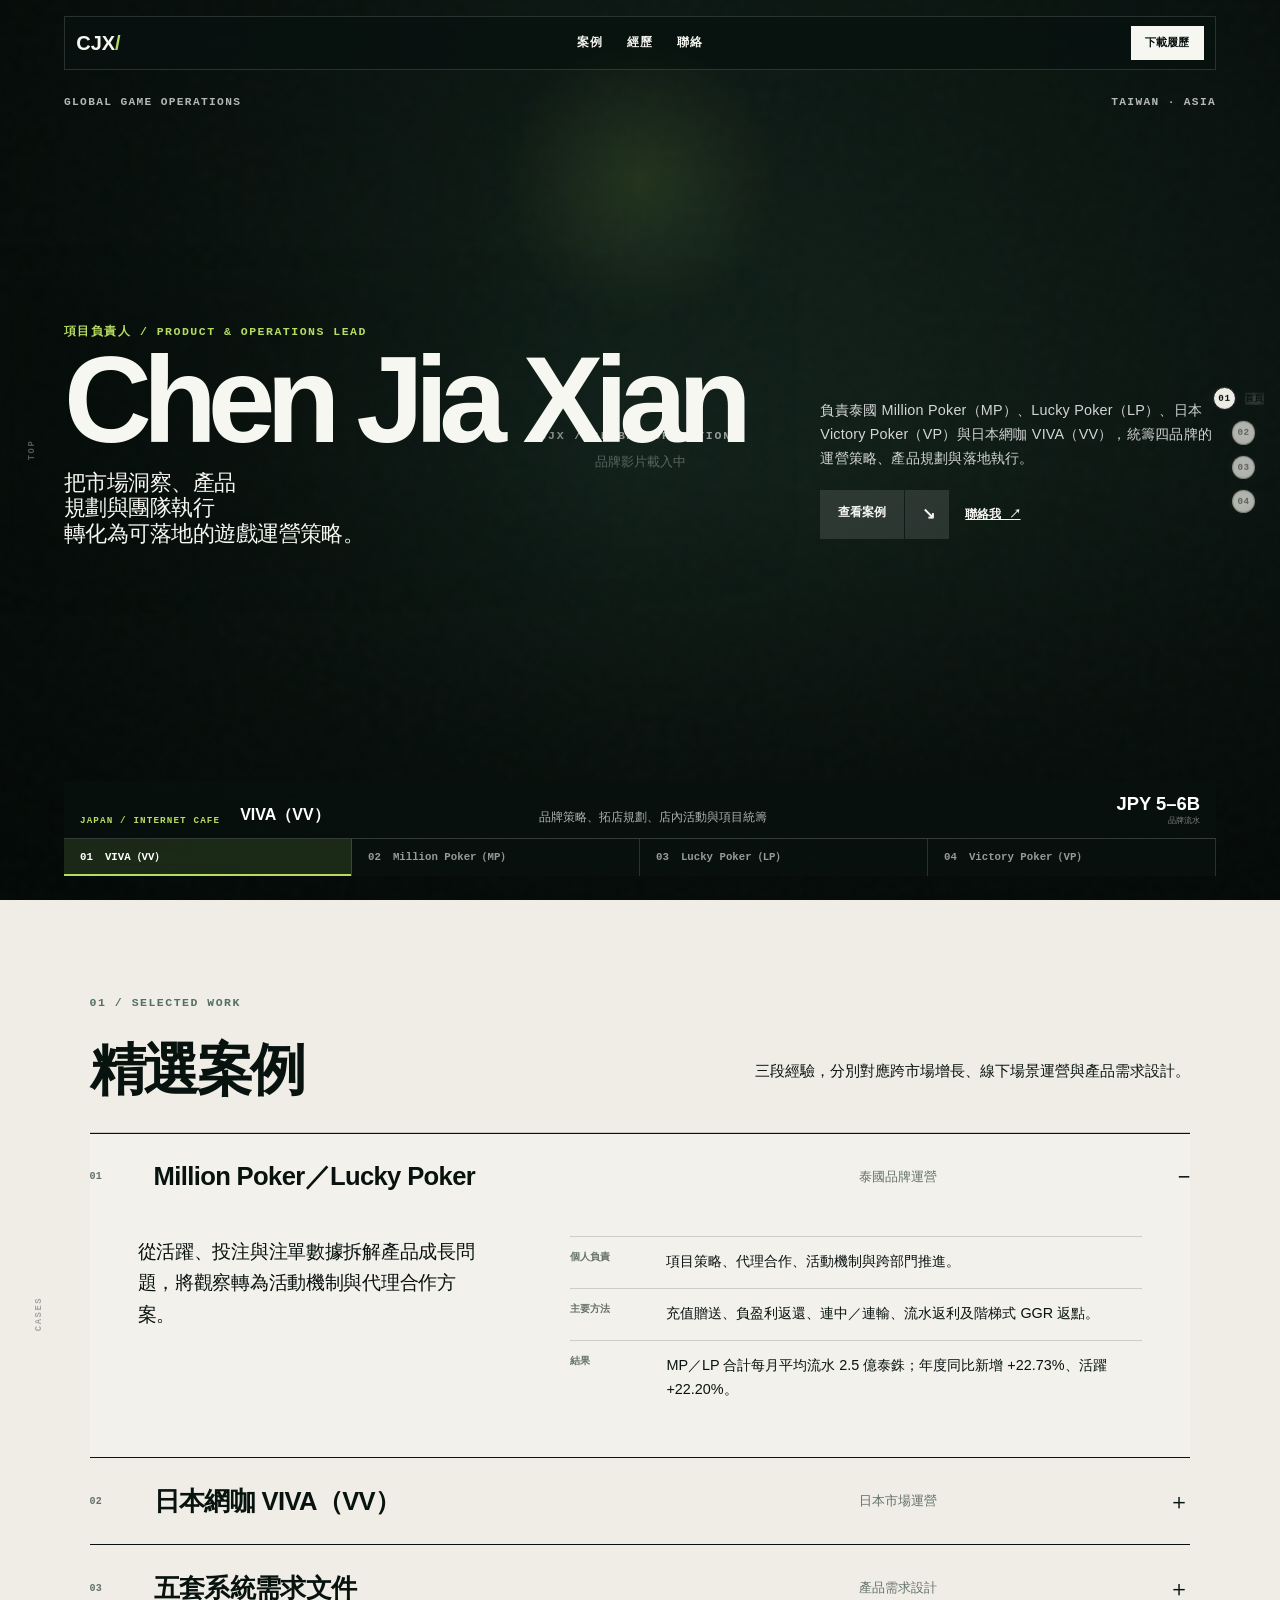
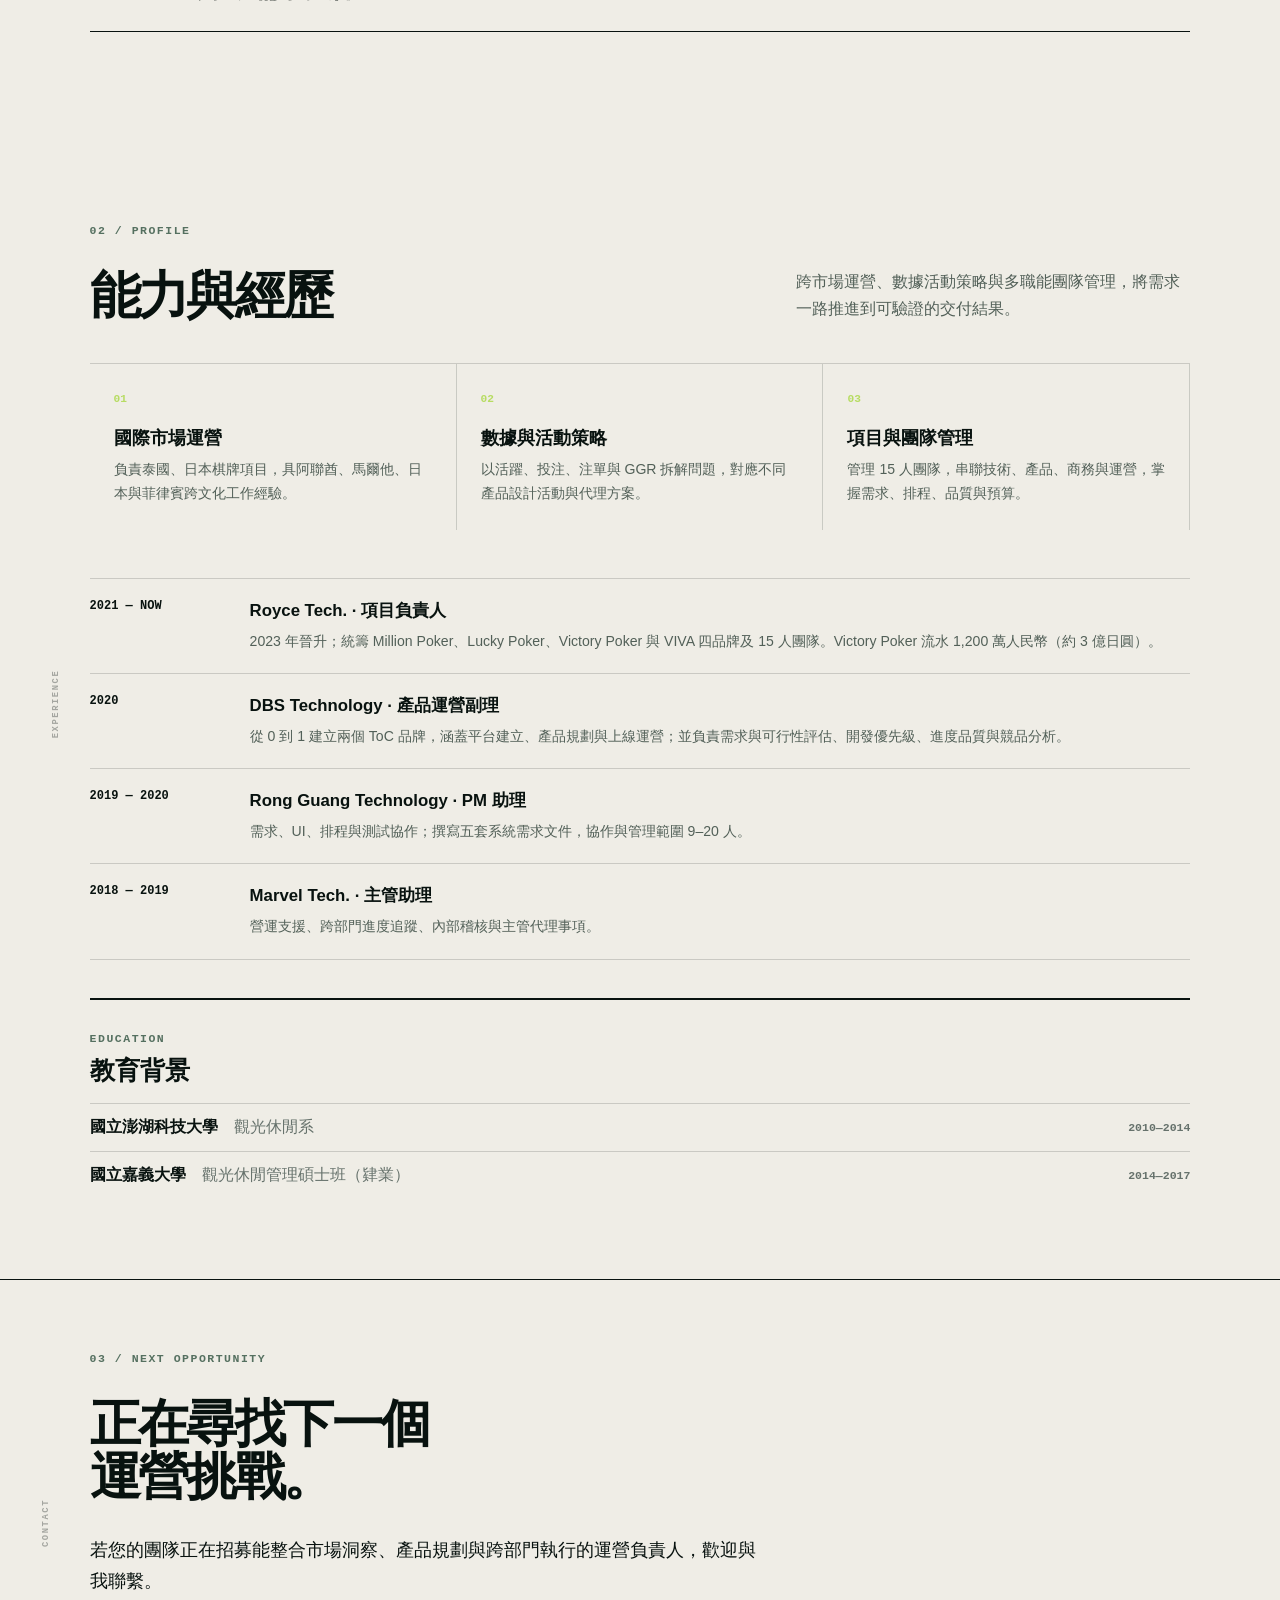
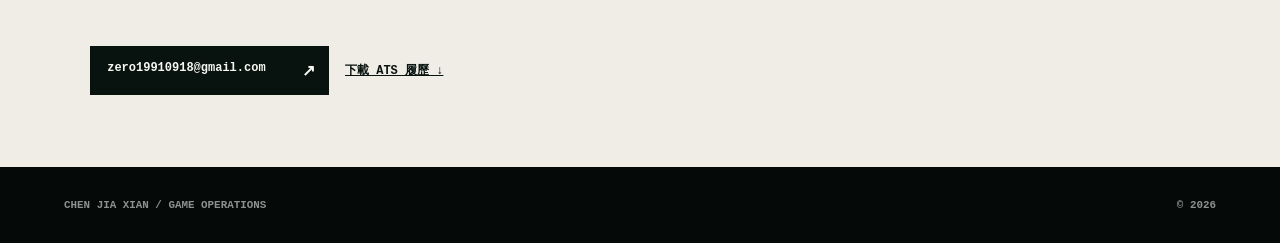
==== index.html @ bfe8646f "Add files via upload" ====
<!doctype html>
<html lang="zh-Hant" data-edit-version="chen-jia-xian-home-v3">
<head>
  <meta charset="utf-8">
  <meta name="viewport" content="width=device-width,initial-scale=1">
  <meta name="description" content="Chen Jia Xian｜全球化遊戲運營與項目負責人，專注泰國、日本棋牌市場、品牌運營與跨部門落地。">
  <meta property="og:title" content="Chen Jia Xian｜全球化遊戲運營・項目負責人">
  <meta property="og:description" content="跨市場遊戲運營、品牌策略、數據活動與項目管理作品集。">
  <meta property="og:type" content="website">
  <meta name="theme-color" content="#07100d">
  <title>Chen Jia Xian｜全球化遊戲運營・項目負責人</title>
  <link rel="icon" href="data:image/svg+xml,%3Csvg xmlns='http://www.w3.org/2000/svg' viewBox='0 0 64 64'%3E%3Crect width='64' height='64' fill='%2307100d'/%3E%3Ctext x='7' y='42' font-size='22' font-family='Arial' font-weight='700' fill='%23c9ff45'%3ECJX%3C/text%3E%3C/svg%3E">
  <link rel="stylesheet" href="styles.css">
  <link rel="stylesheet" href="premium.css">
</head>
<body>
  <a class="skip-link" href="#main">跳至主要內容</a>

  <nav class="chapter-rail" aria-label="頁面章節">
    <a href="#top" data-chapter-link="top"><span>01</span><b>首頁</b></a>
    <a href="#cases" data-chapter-link="cases"><span>02</span><b>案例</b></a>
    <a href="#experience" data-chapter-link="experience"><span>03</span><b>經歷</b></a>
    <a href="#contact" data-chapter-link="contact"><span>04</span><b>聯絡</b></a>
  </nav>

  <header class="site-header">
    <a class="wordmark" href="#top" aria-label="Chen Jia Xian 首頁">CJX<span>/</span></a>
    <nav aria-label="主要導覽">
      <a href="#cases">案例</a><a href="#experience">經歷</a><a href="#contact">聯絡</a>
    </nav>
    <a class="header-cta" href="assets/resume/Chen_Jia_Xian_Global_Game_Operations_visual.pdf" download>下載履歷</a>
  </header>

  <main id="main">
    <section class="hero chapter" id="top" data-chapter="top" aria-labelledby="hero-title">
      <div class="video-stage" aria-hidden="true">
        <div class="video-fallback"><span>CJX / GLOBAL OPERATIONS</span><small>品牌影片載入中</small></div>
        <video class="hero-video active" muted loop autoplay playsinline preload="auto"><source src="assets/videos/vv-web.m4v" type="video/mp4">影片暫時無法播放</video>
        <video class="hero-video" muted loop playsinline preload="auto"><source src="assets/videos/mp-web.m4v" type="video/mp4"></video>
        <video class="hero-video" muted loop playsinline preload="auto"><source src="assets/videos/lp-web.m4v" type="video/mp4"></video>
        <video class="hero-video" muted loop playsinline preload="auto"><source src="assets/videos/vp-web.m4v" type="video/mp4"></video>
        <div class="video-shade"></div><div class="film-grain"></div>
      </div>

      <div class="hero-kicker hero-identity"><span>GLOBAL GAME OPERATIONS</span><span>TAIWAN · ASIA</span></div>
      <div class="hero-grid hero-identity">
        <div class="hero-title-wrap reveal">
          <p class="eyebrow" data-edit-id="hero-eyebrow">項目負責人 / PRODUCT & OPERATIONS LEAD</p>
          <h1 id="hero-title" data-edit-id="hero-title">Chen Jia Xian</h1>
          <p class="hero-role" data-edit-id="hero-role">把市場洞察、產品規劃與團隊執行<br>轉化為可落地的遊戲運營策略。</p>
        </div>
        <div class="hero-side reveal">
          <p data-edit-id="hero-intro">負責泰國 Million Poker（MP）、Lucky Poker（LP）、日本 Victory Poker（VP）與日本網咖 VIVA（VV），統籌四品牌的運營策略、產品規劃與落地執行。</p>
          <div class="hero-actions"><a class="split-cta" href="#cases"><span>查看案例</span><b>↘</b></a><a class="text-link" href="mailto:zero19910918@gmail.com">聯絡我 ↗</a></div>
        </div>
      </div>

      <div class="hero-projects">
        <div class="brand-data" aria-live="polite">
          <span class="brand-market">JAPAN / INTERNET CAFE</span><strong class="brand-name">VIVA（VV）</strong><p class="brand-summary">品牌策略、拓店規劃、店內活動與項目統籌</p><b class="brand-metric">JPY 5–6B <small>品牌流水</small></b>
        </div>
        <div class="brand-switcher" aria-label="品牌影片切換">
          <button class="brand-tab active" data-video="0" data-market="JAPAN / INTERNET CAFE" data-name="VIVA（VV）" data-summary="品牌策略、拓店規劃、店內活動與項目統籌" data-metric="JPY 5–6B" data-metric-label="品牌流水" type="button"><span>01</span>VIVA（VV）</button>
          <button class="brand-tab" data-video="1" data-market="THAILAND / POKER" data-name="Million Poker（MP）" data-summary="數據拆解、活動策略、代理合作與跨部門推進" data-metric="THB 250M" data-metric-label="MP／LP 每月平均流水" type="button"><span>02</span>Million Poker（MP）</button>
          <button class="brand-tab" data-video="2" data-market="THAILAND / POKER" data-name="Lucky Poker（LP）" data-summary="品牌運營、活動機制與本地市場協作" data-metric="THB 250M" data-metric-label="MP／LP 每月平均流水" type="button"><span>03</span>Lucky Poker（LP）</button>
          <button class="brand-tab" data-video="3" data-market="JAPAN / POKER" data-name="Victory Poker（VP）" data-summary="日本市場產品規劃、品牌運營與落地執行" data-metric="CNY 12M" data-metric-label="約 JPY 300M 流水" type="button"><span>04</span>Victory Poker（VP）</button>
        </div>
      </div>
    </section>

    <section class="cases section-shell chapter" id="cases" data-chapter="cases" aria-labelledby="cases-title">
      <div class="section-heading"><div><p class="section-index">01 / SELECTED WORK</p><h2 id="cases-title" data-edit-id="cases-title">精選案例</h2></div><p data-edit-id="cases-note">三段經驗，分別對應跨市場增長、線下場景運營與產品需求設計。</p></div>
      <div class="work-list">
        <article class="work-item reveal open">
          <button class="work-toggle" type="button" aria-expanded="true"><span>01</span><strong>Million Poker／Lucky Poker</strong><em>泰國品牌運營</em><b>−</b></button>
          <div class="work-detail"><p class="work-lede">從活躍、投注與注單數據拆解產品成長問題，將觀察轉為活動機制與代理合作方案。</p><dl><div><dt>個人負責</dt><dd>項目策略、代理合作、活動機制與跨部門推進。</dd></div><div><dt>主要方法</dt><dd>充值贈送、負盈利返還、連中／連輸、流水返利及階梯式 GGR 返點。</dd></div><div><dt>結果</dt><dd>MP／LP 合計每月平均流水 2.5 億泰銖；年度同比新增 +22.73%、活躍 +22.20%。</dd></div></dl></div>
        </article>
        <article class="work-item reveal">
          <button class="work-toggle" type="button" aria-expanded="false"><span>02</span><strong>日本網咖 VIVA（VV）</strong><em>日本市場運營</em><b>＋</b></button>
          <div class="work-detail"><p class="work-lede">把品牌方案調整為更符合日本網咖使用情境的運營方式。</p><dl><div><dt>個人負責</dt><dd>品牌策略、項目統籌與團隊管理。</dd></div><div><dt>主要方法</dt><dd>規劃拓店、店內活動、產品穩定性與成本優化。</dd></div><div><dt>規模</dt><dd>品牌流水約 50–60 億日圓。</dd></div></dl></div>
        </article>
        <article class="work-item reveal">
          <button class="work-toggle" type="button" aria-expanded="false"><span>03</span><strong>五套系統需求文件</strong><em>產品需求設計</em><b>＋</b></button>
          <div class="work-detail"><p class="work-lede">於 Rong Guang 擔任 PM 助理期間，撰寫並持續迭代五套系統需求文件。</p><dl><div><dt>文件範圍</dt><dd>代理、VIP、帳號交易、玩家信用貸款與自動派彩。</dd></div><div><dt>個人負責</dt><dd>流程、權限、核心規則、欄位校驗與異常情境。</dd></div><div><dt>補充</dt><dd>可於面談提供脫敏樣本。</dd></div></dl></div>
        </article>
      </div>
    </section>

    <section class="experience section-shell chapter" id="experience" data-chapter="experience" aria-labelledby="exp-title">
      <div class="profile-head"><div><p class="section-index">02 / PROFILE</p><h2 id="exp-title">能力與經歷</h2></div><p class="profile-intro">跨市場運營、數據活動策略與多職能團隊管理，將需求一路推進到可驗證的交付結果。</p></div>
      <div class="cap-grid profile-cap-grid">
        <article class="reveal"><span>01</span><h3>國際市場運營</h3><p data-edit-id="cap-market">負責泰國、日本棋牌項目，具阿聯酋、馬爾他、日本與菲律賓跨文化工作經驗。</p></article>
        <article class="reveal"><span>02</span><h3>數據與活動策略</h3><p data-edit-id="cap-data">以活躍、投注、注單與 GGR 拆解問題，對應不同產品設計活動與代理方案。</p></article>
        <article class="reveal"><span>03</span><h3>項目與團隊管理</h3><p data-edit-id="cap-project">管理 15 人團隊，串聯技術、產品、商務與運營，掌握需求、排程、品質與預算。</p></article>
      </div>
      <ol class="timeline">
        <li class="reveal"><time>2021 — NOW</time><div><h3>Royce Tech. · 項目負責人</h3><p data-edit-id="exp-royce">2023 年晉升；統籌 Million Poker、Lucky Poker、Victory Poker 與 VIVA 四品牌及 15 人團隊。Victory Poker 流水 1,200 萬人民幣（約 3 億日圓）。</p></div></li>
        <li class="reveal"><time>2020</time><div><h3>DBS Technology · 產品運營副理</h3><p data-edit-id="exp-dbs">從 0 到 1 建立兩個 ToC 品牌，涵蓋平台建立、產品規劃與上線運營；並負責需求與可行性評估、開發優先級、進度品質與競品分析。</p></div></li>
        <li class="reveal"><time>2019 — 2020</time><div><h3>Rong Guang Technology · PM 助理</h3><p data-edit-id="exp-rong">需求、UI、排程與測試協作；撰寫五套系統需求文件，協作與管理範圍 9–20 人。</p></div></li>
        <li class="reveal"><time>2018 — 2019</time><div><h3>Marvel Tech. · 主管助理</h3><p data-edit-id="exp-marvel">營運支援、跨部門進度追蹤、內部稽核與主管代理事項。</p></div></li>
      </ol>
      <div class="education-block reveal" aria-labelledby="education-title">
        <p class="section-index">EDUCATION</p><h3 id="education-title">教育背景</h3>
        <div><p><strong>國立澎湖科技大學</strong><span>觀光休閒系</span></p><time>2010—2014</time></div>
        <div><p><strong>國立嘉義大學</strong><span>觀光休閒管理碩士班（肄業）</span></p><time>2014—2017</time></div>
      </div>
    </section>

    <section class="contact section-shell chapter" id="contact" data-chapter="contact" aria-labelledby="contact-title">
      <p class="section-index">03 / NEXT OPPORTUNITY</p><h2 id="contact-title" data-edit-id="contact-title">正在尋找下一個<br>運營挑戰。</h2><p data-edit-id="contact-copy">若您的團隊正在招募能整合市場洞察、產品規劃與跨部門執行的運營負責人，歡迎與我聯繫。</p>
      <div class="contact-actions"><a class="split-cta light" href="mailto:zero19910918@gmail.com"><span>zero19910918@gmail.com</span><b>↗</b></a><a class="resume-link" href="assets/resume/Chen_Jia_Xian_Global_Game_Operations_ATS.pdf" download>下載 ATS 履歷 ↓</a></div>
    </section>
  </main>

  <footer><span>CHEN JIA XIAN / GAME OPERATIONS</span><span>© <span id="year"></span></span></footer>
  <script src="script.js"></script>
</body>
</html>
---- styles.css ----
:root{--ink:#07100d;--paper:#f1efe8;--acid:#c9ff45;--line:rgba(7,16,13,.18);--white:#f7f7f2;--mono:"SFMono-Regular",Consolas,"Liberation Mono",monospace;--sans:"Avenir Next","Noto Sans TC","PingFang TC","Microsoft JhengHei",sans-serif;--display:"Arial Narrow","Avenir Next Condensed","Noto Sans TC",sans-serif}*{box-sizing:border-box}html{scroll-behavior:smooth}body{margin:0;background:var(--ink);color:var(--white);font-family:var(--sans);overflow-x:hidden}.skip-link{position:fixed;left:1rem;top:-5rem;z-index:1000;background:var(--acid);color:#000;padding:.75rem 1rem}.skip-link:focus{top:1rem}a{color:inherit}.site-header{position:fixed;z-index:50;top:1rem;left:5%;width:90%;display:grid;grid-template-columns:1fr auto 1fr;align-items:center;padding:.55rem .7rem;background:rgba(9,15,13,.54);border:1px solid rgba(255,255,255,.15);backdrop-filter:blur(24px)}.wordmark{font:800 1.25rem/1 var(--display);text-decoration:none}.wordmark span{color:var(--acid)}nav{display:flex;gap:1.5rem;font:600 .72rem var(--mono);letter-spacing:.08em}nav a{text-decoration:none}.header-cta{justify-self:end;background:var(--white);color:var(--ink);padding:.6rem .9rem;text-decoration:none;font:700 .7rem var(--mono)}.hero{position:relative;min-height:100svh;padding:7rem 5% 2rem;display:grid;grid-template-rows:auto 1fr auto;isolation:isolate}.video-stage{position:absolute;inset:0;z-index:-2;background:#101914;overflow:hidden}.hero-video{position:absolute;inset:0;width:100%;height:100%;object-fit:cover;opacity:0;transition:opacity .8s ease;filter:saturate(.7) contrast(1.05)}.hero-video.active{opacity:1}.video-shade{position:absolute;inset:0;background:linear-gradient(90deg,rgba(4,10,8,.86),rgba(4,10,8,.36) 60%,rgba(4,10,8,.65)),linear-gradient(0deg,rgba(4,10,8,.85),transparent 50%)}.film-grain{position:absolute;inset:-50%;opacity:.14;background-image:url("data:image/svg+xml,%3Csvg viewBox='0 0 180 180' xmlns='http://www.w3.org/2000/svg'%3E%3Cfilter id='n'%3E%3CfeTurbulence type='fractalNoise' baseFrequency='.9' numOctaves='3' stitchTiles='stitch'/%3E%3C/filter%3E%3Crect width='100%25' height='100%25' filter='url(%23n)' opacity='.4'/%3E%3C/svg%3E");animation:grain .3s steps(2) infinite}.hero-kicker{display:flex;justify-content:space-between;font:600 .7rem var(--mono);letter-spacing:.12em;color:rgba(255,255,255,.7)}.hero-grid{align-self:end;display:grid;grid-template-columns:8fr 4fr;gap:3rem;align-items:end;padding-bottom:7vh}.eyebrow,.section-index,.case-no{font:600 .72rem var(--mono);letter-spacing:.13em;text-transform:uppercase}.eyebrow{color:var(--acid)}h1{font:800 clamp(5rem,15vw,13rem)/.75 var(--display);letter-spacing:-.06em;margin:.25rem 0 2rem}.hero-role{font-size:clamp(1.35rem,2.4vw,2.8rem);line-height:1.18;margin:0;max-width:20ch}.hero-side{max-width:34rem;padding-bottom:.5rem}.hero-side>p{font-size:clamp(1rem,1.35vw,1.25rem);line-height:1.7;color:rgba(255,255,255,.82)}.hero-actions,.contact-actions{display:flex;gap:1rem;align-items:center;margin-top:2rem}.split-cta{display:inline-grid;grid-template-columns:auto 2.8rem;gap:1px;text-decoration:none;font:700 .75rem var(--mono)}.split-cta span,.split-cta b{background:rgba(255,255,255,.12);backdrop-filter:blur(18px);padding:.9rem 1.1rem}.split-cta b{display:grid;place-items:center;font-size:1rem}.split-cta:hover span,.split-cta:hover b{background:var(--white);color:var(--ink)}.text-link{font:700 .75rem var(--mono)}.brand-switcher{display:grid;grid-template-columns:repeat(4,1fr);border-top:1px solid rgba(255,255,255,.28)}.brand-tab{appearance:none;border:0;border-right:1px solid rgba(255,255,255,.18);background:transparent;color:rgba(255,255,255,.58);padding:1rem;text-align:left;font:700 .75rem var(--mono);cursor:pointer}.brand-tab span{margin-right:.75rem}.brand-tab.active{color:var(--white);background:rgba(255,255,255,.08);box-shadow:inset 0 2px var(--acid)}.section-shell{padding:clamp(5rem,10vw,10rem) 7%}.statement{background:var(--paper);color:var(--ink)}.section-index{color:#557060;margin:0 0 2rem}.statement-copy{font:650 clamp(2.4rem,5.7vw,6.2rem)/1.06 var(--display);letter-spacing:-.04em;max-width:15ch;margin:0}.proof-strip{display:grid;grid-template-columns:repeat(4,1fr);margin-top:7rem;border-top:1px solid var(--line)}.proof-strip article{padding:2rem 1rem 0 0;border-right:1px solid var(--line)}.proof-strip strong{display:block;font:800 clamp(2rem,4vw,4rem) var(--display)}.proof-strip span{font-size:.82rem;color:#536059}.cases{background:var(--paper);color:var(--ink);padding-top:2rem}.section-heading{display:grid;grid-template-columns:8fr 4fr;gap:3rem;align-items:end;margin-bottom:5rem}.section-heading h2,.capabilities>h2,.experience h2,.contact h2{font:700 clamp(3rem,7vw,7rem)/.92 var(--display);letter-spacing:-.05em;margin:0}.section-heading>p{max-width:30rem;line-height:1.7}.case{display:grid;overflow:hidden;border:1px solid var(--line)}.case-featured{grid-template-columns:7fr 5fr}.case-media{min-height:28rem;overflow:hidden;background:#111}.case-media img,.case-media video{width:100%;height:100%;object-fit:cover;display:block}.case-copy{padding:clamp(2rem,4vw,4rem)}.case h3{font:750 clamp(2rem,4vw,4.5rem)/1 var(--display);letter-spacing:-.03em;margin:1rem 0}.case-lede,.case-copy>p:not(.case-no,.case-role){font-size:1.05rem;line-height:1.65}.case dl{margin-top:2.5rem}.case dl div{display:grid;grid-template-columns:6rem 1fr;padding:1rem 0;border-top:1px solid var(--line)}.case dt{font:700 .7rem var(--mono)}.case dd{margin:0;line-height:1.55}.case-pair{display:grid;grid-template-columns:1.15fr .85fr;margin-top:1.5rem;gap:1.5rem}.case-pair .case{display:block}.case-pair .case-media{height:24rem;min-height:0}.case-dark{background:#07100d;color:#fff}.case-dark .case-media{position:relative}.case-dark .case-media:after{content:"";position:absolute;inset:0;background:linear-gradient(0deg,rgba(7,16,13,.6),transparent)}.case-paper{background:#d8ff73}.system-list{display:grid;grid-template-columns:repeat(5,1fr);border-bottom:1px solid var(--line)}.system-list span{writing-mode:vertical-rl;min-height:12rem;padding:1rem;border-right:1px solid var(--line);font:800 clamp(1.4rem,2.5vw,2.6rem) var(--display)}.case-role{font:700 .75rem/1.6 var(--mono);margin-top:2rem}.capabilities{background:#101915}.capabilities>h2{max-width:11ch;margin-bottom:6rem}.cap-grid{display:grid;grid-template-columns:repeat(3,1fr);border-top:1px solid rgba(255,255,255,.2)}.cap-grid article{padding:2rem 2rem 2rem 0;border-right:1px solid rgba(255,255,255,.16)}.cap-grid span{font:700 .7rem var(--mono);color:var(--acid)}.cap-grid h3{font-size:1.5rem;margin:4rem 0 1rem}.cap-grid p{color:rgba(255,255,255,.68);line-height:1.7}.experience{background:var(--paper);color:var(--ink)}.timeline{list-style:none;padding:0;margin:3rem 0 0;border-top:1px solid var(--line)}.timeline li{display:grid;grid-template-columns:2fr 8fr;padding:2rem 0;border-bottom:1px solid var(--line)}.timeline time{font:700 .75rem var(--mono)}.timeline h3{font-size:1.4rem;margin:0 0 .5rem}.timeline p{margin:0;color:#526058}.contact{background:var(--acid);color:var(--ink);min-height:70svh;display:flex;flex-direction:column;justify-content:center}.contact h2{max-width:12ch}.contact>p:not(.section-index){font-size:1.1rem;margin-top:2rem}.split-cta.light span,.split-cta.light b{background:var(--ink);color:var(--white)}.resume-link{font:700 .75rem var(--mono)}footer{background:#050a08;display:flex;justify-content:space-between;padding:2rem 5%;font:600 .68rem var(--mono);color:rgba(255,255,255,.55)}.reveal{opacity:0;transform:translateY(35px);transition:opacity .8s ease,transform .8s ease}.reveal.visible{opacity:1;transform:none}.edit-hotzone{position:fixed;z-index:200;left:0;top:0;width:50px;height:50px}.editor-toolbar{position:fixed;z-index:201;left:.6rem;top:.6rem;display:flex;gap:.35rem;opacity:0;pointer-events:none;transition:.2s}.edit-hotzone:hover+.editor-toolbar,.editor-toolbar:hover,.editor-toolbar.open{opacity:1;pointer-events:auto}.editor-toolbar button{border:1px solid rgba(255,255,255,.25);background:#07100d;color:#fff;padding:.55rem .7rem;font:700 .65rem var(--mono);cursor:pointer}.editor-status{align-self:center;font:600 .62rem var(--mono);background:#07100d;padding:.45rem}.editing [data-edit-id]{outline:1px dashed var(--acid);outline-offset:3px}.editing [data-edit-id]:focus{background:rgba(201,255,69,.14)}@keyframes grain{0%{transform:translate(0)}25%{transform:translate(2%,-1%)}50%{transform:translate(-1%,2%)}75%{transform:translate(1%,1%)}}@media(max-width:800px){.site-header{grid-template-columns:1fr auto}.site-header nav{display:none}.header-cta{font-size:.6rem}.hero{padding-top:6rem}.hero-grid{grid-template-columns:1fr;gap:2rem}.hero-title-wrap{align-self:end}h1{font-size:clamp(5.5rem,26vw,9rem)}.hero-side{padding-bottom:1rem}.hero-role br{display:none}.brand-switcher{grid-template-columns:1fr 1fr}.brand-tab{border-bottom:1px solid rgba(255,255,255,.18)}.proof-strip{grid-template-columns:1fr 1fr;margin-top:4rem}.proof-strip article{padding:1.5rem 0}.section-heading,.case-featured,.case-pair{grid-template-columns:1fr}.section-heading{gap:2rem;margin-bottom:3rem}.case-featured .case-media{min-height:18rem}.case-pair .case-media{height:18rem}.cap-grid{grid-template-columns:1fr}.cap-grid article{border-right:0;border-bottom:1px solid rgba(255,255,255,.16)}.cap-grid h3{margin-top:2rem}.timeline li{grid-template-columns:1fr;gap:.8rem}.contact-actions{align-items:flex-start;flex-direction:column}footer{gap:1rem;flex-direction:column}}@media(prefers-reduced-motion:reduce){*,*::before,*::after{animation-duration:.01ms!important;animation-iteration-count:1!important;scroll-behavior:auto!important;transition-duration:.01ms!important}.film-grain{display:none}}
---- premium.css ----
body{--pointer-x:50vw;--pointer-y:20vh;-webkit-font-smoothing:antialiased;text-rendering:optimizeLegibility}
body::before{content:"";position:fixed;z-index:80;left:var(--pointer-x);top:var(--pointer-y);width:18rem;height:18rem;transform:translate(-50%,-50%);border-radius:50%;pointer-events:none;background:radial-gradient(circle,rgba(201,255,69,.1),transparent 68%);mix-blend-mode:screen}
.site-header{transition:transform .35s ease,background .35s ease,border-color .35s ease}.site-header.scrolled{background:rgba(7,16,13,.82);border-color:rgba(201,255,69,.2);transform:translateY(-.25rem)}
.site-header a,nav a{transition:color .25s ease,transform .25s ease}nav a:hover{color:var(--acid);transform:translateY(-2px)}
.header-cta,.brand-tab,.split-cta,.resume-link{transition:transform .3s cubic-bezier(.2,.8,.2,1),background .3s,color .3s}.header-cta:hover{background:var(--acid);transform:translateY(-3px)}
.hero{overflow:hidden}.video-stage{transform:scale(1.025);transition:transform 1.2s cubic-bezier(.2,.8,.2,1)}.hero:hover .video-stage{transform:scale(1)}
.hero-video{transform:scale(1.04);transition:opacity 1s ease,transform 8s ease}.hero-video.active{transform:scale(1)}
.video-shade{background:linear-gradient(100deg,rgba(3,8,6,.9),rgba(3,8,6,.28) 62%,rgba(3,8,6,.6)),linear-gradient(0deg,rgba(3,8,6,.9),transparent 55%)}
h1{font-weight:750;letter-spacing:-.075em;text-wrap:balance}.hero-role{font-weight:500;letter-spacing:-.025em;text-wrap:balance}.hero-side>p{letter-spacing:.015em}
.brand-tab{position:relative;overflow:hidden}.brand-tab::after{content:"";position:absolute;inset:auto 0 0;height:2px;background:var(--acid);transform:scaleX(0);transform-origin:left;transition:transform 8s linear}.brand-tab.active::after{transform:scaleX(1)}.brand-tab:hover{color:#fff;background:rgba(255,255,255,.1);transform:translateY(-2px)}
.section-heading h2,.capabilities>h2,.experience h2,.contact h2,.statement-copy{font-weight:650;text-wrap:balance}.section-heading>p,.timeline p,.case-copy p,.case dd{font-size:clamp(.96rem,1.1vw,1.08rem);line-height:1.72}
.proof-strip article{transition:background .3s,transform .3s;padding-left:1rem}.proof-strip article:hover{background:rgba(7,16,13,.045);transform:translateY(-5px)}
.case{position:relative;border-color:rgba(7,16,13,.14);transition:transform .55s cubic-bezier(.2,.8,.2,1),box-shadow .55s,border-color .4s;transform-style:preserve-3d}.case:hover{transform:translateY(-10px);box-shadow:0 30px 80px rgba(7,16,13,.14);border-color:rgba(7,16,13,.28)}
.case-visual{position:relative;min-height:34rem;overflow:hidden}.case-pair .case-visual{height:24rem;min-height:0}
.strategy-visual{background:#0b1713;color:#fff;padding:2rem;display:grid;place-items:center;isolation:isolate}.strategy-visual::before{content:"";position:absolute;inset:0;background:radial-gradient(circle at 50% 45%,rgba(201,255,69,.16),transparent 35%),linear-gradient(rgba(255,255,255,.04) 1px,transparent 1px),linear-gradient(90deg,rgba(255,255,255,.04) 1px,transparent 1px);background-size:auto,40px 40px,40px 40px;z-index:-1}.visual-label{position:absolute;left:2rem;top:2rem;font:600 .65rem var(--mono);letter-spacing:.15em;color:rgba(255,255,255,.55)}
.strategy-core{width:12rem;height:12rem;border:1px solid rgba(201,255,69,.5);border-radius:50%;display:flex;flex-direction:column;justify-content:center;align-items:center;background:rgba(201,255,69,.08);box-shadow:0 0 70px rgba(201,255,69,.12);animation:pulseCore 4s ease-in-out infinite}.strategy-core span{font:700 .62rem var(--mono);color:var(--acid);letter-spacing:.18em}.strategy-core strong{font-size:1.5rem;margin:.35rem}.strategy-core small{color:rgba(255,255,255,.62)}
.strategy-orbit{position:absolute;inset:16% 8% 18%;display:grid;grid-template-columns:1fr 1fr;align-content:space-between;pointer-events:none}.strategy-orbit>div{width:10rem;padding:1rem;border:1px solid rgba(255,255,255,.16);background:rgba(255,255,255,.045);backdrop-filter:blur(10px)}.strategy-orbit>div:nth-child(even){justify-self:end}.strategy-orbit b{font:700 .6rem var(--mono);color:var(--acid);display:block}.strategy-orbit strong{display:block;margin:.35rem 0;font-size:.95rem}.strategy-orbit small{color:rgba(255,255,255,.55)}
.visual-result{position:absolute;bottom:1.7rem;left:2rem;right:2rem;display:flex;gap:.65rem;align-items:baseline;border-top:1px solid rgba(255,255,255,.15);padding-top:1rem;font-size:.75rem;color:rgba(255,255,255,.65)}.visual-result span{font:700 .65rem var(--mono);color:var(--acid);margin-right:auto}.visual-result b{font-size:1.25rem;color:#fff}
.cafe-visual{background:#09130f;color:#fff;padding:2rem;display:flex;flex-direction:column;justify-content:space-between}.cafe-grid{position:absolute;inset:0;background:linear-gradient(rgba(201,255,69,.06) 1px,transparent 1px),linear-gradient(90deg,rgba(201,255,69,.06) 1px,transparent 1px);background-size:34px 34px;mask-image:linear-gradient(to bottom,#000,transparent)}.cafe-top{position:relative;display:flex;justify-content:space-between;font:700 .66rem var(--mono);letter-spacing:.12em}.cafe-top b{color:var(--acid);font-size:1rem}.cafe-flow{position:relative;display:flex;align-items:center;justify-content:space-between;gap:.5rem}.cafe-flow span{border:1px solid rgba(255,255,255,.22);padding:.7rem .8rem;font-size:.75rem;background:rgba(255,255,255,.05)}.cafe-flow i{color:var(--acid);font-style:normal}.cafe-pulse{position:absolute;width:.65rem;height:.65rem;border-radius:50%;background:var(--acid);box-shadow:0 0 0 0 rgba(201,255,69,.5);animation:mapPulse 2.6s infinite}.p1{left:22%;top:39%}.p2{left:56%;top:52%;animation-delay:.7s}.p3{left:78%;top:29%;animation-delay:1.4s}
.system-visual{background:#d8ff73;color:#07100d;display:grid;place-items:center}.system-visual::before,.system-visual::after{content:"";position:absolute;border:1px solid rgba(7,16,13,.18);border-radius:50%;width:18rem;height:18rem}.system-visual::after{width:11rem;height:11rem}.system-hub{width:8rem;height:8rem;border-radius:50%;background:#07100d;color:#fff;display:grid;place-content:center;text-align:center;z-index:2;box-shadow:0 18px 40px rgba(7,16,13,.22)}.system-hub small{font:600 .55rem var(--mono);color:var(--acid)}.system-hub strong{font-size:1.05rem;margin-top:.3rem}.system-node{position:absolute;font:700 .67rem var(--mono);padding:.6rem .75rem;border:1px solid rgba(7,16,13,.3);background:rgba(255,255,255,.38);z-index:2}.n1{top:12%;left:12%}.n2{top:16%;right:12%}.n3{top:48%;right:5%}.n4{bottom:12%;right:18%}.n5{bottom:15%;left:12%}
.cap-grid article{transition:background .35s,transform .35s,padding .35s}.cap-grid article:hover{background:rgba(255,255,255,.04);transform:translateY(-7px);padding-left:1.5rem}.cap-grid article:hover span{color:#fff}.timeline li{transition:transform .35s,background .35s,padding .35s}.timeline li:hover{transform:translateX(8px);background:rgba(7,16,13,.035);padding-left:1rem;padding-right:1rem}.contact{position:relative;overflow:hidden}.contact::after{content:"CJX";position:absolute;right:-.04em;bottom:-.26em;font:800 clamp(12rem,32vw,34rem)/1 var(--display);color:rgba(7,16,13,.065);pointer-events:none}.contact>*{position:relative;z-index:1}
.reveal{opacity:0;transform:translateY(42px) scale(.985);filter:blur(8px);transition:opacity .85s cubic-bezier(.2,.8,.2,1),transform .85s cubic-bezier(.2,.8,.2,1),filter .85s}.reveal.visible{opacity:1;transform:none;filter:none}.cap-grid .reveal:nth-child(2){transition-delay:.1s}.cap-grid .reveal:nth-child(3){transition-delay:.2s}
@keyframes pulseCore{50%{transform:scale(1.035);box-shadow:0 0 100px rgba(201,255,69,.2)}}@keyframes mapPulse{70%{box-shadow:0 0 0 22px rgba(201,255,69,0)}}
@media(max-width:800px){body::before{display:none}.video-stage{background:#07100d}.hero-video{object-fit:contain;object-position:center center;filter:saturate(.75) contrast(1.06)}.video-stage::before{content:"";position:absolute;inset:-8%;background:radial-gradient(circle at center,rgba(201,255,69,.12),transparent 55%);filter:blur(25px)}.video-shade{background:linear-gradient(0deg,rgba(3,8,6,.95) 0%,rgba(3,8,6,.1) 52%,rgba(3,8,6,.72) 100%)}h1{font-size:clamp(4.5rem,22vw,7rem);line-height:.82}.hero-role{font-size:1.4rem;max-width:18ch}.hero-side>p{font-size:.95rem;line-height:1.65}.section-shell{padding:5.5rem 6%}.statement-copy,.section-heading h2,.capabilities>h2,.experience h2,.contact h2{font-size:clamp(2.65rem,13vw,4.8rem);line-height:.98}.proof-strip strong{font-size:2.1rem}.case:hover{transform:none}.case-visual{min-height:30rem}.case-pair .case-visual{height:21rem}.strategy-orbit{inset:17% 4% 20%}.strategy-orbit>div{width:8.4rem;padding:.75rem}.strategy-core{width:9rem;height:9rem}.visual-result{gap:.35rem;flex-wrap:wrap}.visual-result span{width:100%;margin:0}.cafe-flow{flex-wrap:wrap;justify-content:flex-start}.cafe-flow i{display:none}.system-visual::before{width:16rem;height:16rem}.system-node{font-size:.6rem}.cap-grid article:hover,.timeline li:hover{transform:none;padding-left:0;padding-right:0}}
/* Chapter navigation and clearer section boundaries */
@media(min-width:901px){html{scroll-snap-type:y proximity}.chapter{scroll-snap-align:start;scroll-margin-top:0;min-height:92svh}}
.chapter{position:relative}.chapter::before{content:attr(data-chapter);position:absolute;left:1.4rem;top:50%;transform:translateY(-50%) rotate(-90deg);transform-origin:center;font:600 .55rem var(--mono);letter-spacing:.18em;text-transform:uppercase;opacity:.32;z-index:4;pointer-events:none}
.chapter-rail{position:fixed;z-index:70;right:1.1rem;top:50%;transform:translateY(-50%);display:flex;flex-direction:column;gap:.45rem;font:600 .58rem var(--mono);letter-spacing:.06em}.chapter-rail a{display:flex;align-items:center;justify-content:flex-end;gap:.55rem;text-decoration:none;color:rgba(255,255,255,.38)}.chapter-rail span{display:grid;place-items:center;width:1.65rem;height:1.65rem;border:1px solid rgba(255,255,255,.18);border-radius:50%;transition:.3s}.chapter-rail b{font-weight:600;opacity:0;transform:translateX(5px);transition:.3s}.chapter-rail a:hover b,.chapter-rail a.active b{opacity:1;transform:none}.chapter-rail a.active{color:var(--acid)}.chapter-rail a.active span{border-color:var(--acid);background:rgba(7,16,13,.78);box-shadow:0 0 0 4px rgba(201,255,69,.08)}
/* Restore video clarity while keeping copy readable */
.hero-video{filter:saturate(.88) contrast(1.04) brightness(.94);transform:none}.hero-video.active{transform:none}.video-stage{transform:none}.hero:hover .video-stage{transform:none}.video-shade{background:linear-gradient(90deg,rgba(3,8,6,.78) 0%,rgba(3,8,6,.58) 36%,rgba(3,8,6,.08) 72%,rgba(3,8,6,.22) 100%),linear-gradient(0deg,rgba(3,8,6,.8),transparent 42%)}
.hero-title-wrap,.hero-side{position:relative}.hero-title-wrap::before{content:"";position:absolute;inset:-2rem -3rem -2rem -5vw;background:linear-gradient(90deg,rgba(3,8,6,.42),transparent);z-index:-1;filter:blur(18px)}
/* Complete metric grid borders */
.proof-strip{border:1px solid var(--line);border-bottom:1px solid var(--line)}.proof-strip article{border-right:1px solid var(--line);padding:2rem 1.25rem}.proof-strip article:last-child{border-right:0}
/* Balance Case 02 and Case 03 */
.case-pair{grid-template-columns:1fr 1fr}.case-pair>.case{min-width:0}.case-paper{background:#d8ff73}
.system-visual{display:grid;grid-template-rows:auto 1fr auto;padding:1.35rem;background:linear-gradient(145deg,#dcff7b,#c8ff45);isolation:isolate}.system-visual::before{width:15rem;height:15rem;opacity:.75}.system-visual::after{width:9rem;height:9rem;opacity:.75}.system-meta{display:flex;align-items:center;justify-content:space-between;position:relative;z-index:5;font:700 .6rem var(--mono);letter-spacing:.08em}.system-meta span{padding:.45rem .55rem;background:#07100d;color:#d8ff73}.system-meta b{font-weight:700}
.system-stage{position:relative;min-height:13.5rem}.system-hub{width:7.2rem;height:7.2rem;position:absolute;left:50%;top:50%;transform:translate(-50%,-50%)}.system-hub em{font:500 .5rem var(--mono);color:rgba(255,255,255,.62);font-style:normal;margin-top:.25rem}.system-node{appearance:none;cursor:pointer;color:#07100d;transition:transform .3s,background .3s,color .3s,box-shadow .3s,border-color .3s}.system-node:hover,.system-node.active{background:#07100d;color:#fff;border-color:#07100d;transform:translateY(-3px);box-shadow:0 8px 22px rgba(7,16,13,.18)}.system-node.active{color:var(--acid)}.n1{top:8%;left:4%}.n2{top:8%;right:4%}.n3{top:47%;right:0}.n4{bottom:3%;right:8%}.n5{bottom:3%;left:4%}
.system-detail{position:relative;z-index:5;display:grid;grid-template-columns:auto 1fr;column-gap:.8rem;align-items:end;border-top:1px solid rgba(7,16,13,.25);padding-top:.8rem;min-height:3.5rem}.system-detail span{grid-row:1/3;font:700 .55rem var(--mono);writing-mode:vertical-rl;color:rgba(7,16,13,.55)}.system-detail strong{font-size:1rem}.system-detail p{margin:.15rem 0 0!important;font-size:.72rem!important;line-height:1.4!important;color:rgba(7,16,13,.68)}
@media(max-width:900px){.chapter-rail{display:none}.chapter::before{display:none}.hero{display:flex;flex-direction:column;min-height:auto;padding:5.8rem 0 0;background:#07100d}.hero .video-stage{position:relative;inset:auto;order:1;width:100%;height:42svh;min-height:19rem;z-index:0;background:#07100d;overflow:hidden}.hero .hero-kicker{order:0;position:absolute;z-index:3;left:5%;right:5%;top:6.8rem}.hero .hero-grid{order:2;display:block;padding:0;background:#07100d}.hero-title-wrap{padding:1.75rem 5% 1.25rem;margin:0;background:linear-gradient(180deg,#0a1511,#07100d)}.hero-title-wrap::before{display:none}.hero-side{padding:0 5% 1.8rem;max-width:none}.hero .brand-switcher{order:3;margin:0 5% 1.4rem}.hero-video{object-fit:contain;object-position:center;filter:saturate(.9) contrast(1.03) brightness(.98)}.video-shade{background:linear-gradient(0deg,rgba(3,8,6,.35),transparent 38%,rgba(3,8,6,.35))}.film-grain{opacity:.07}h1{margin:.3rem 0 1.2rem;font-size:clamp(4.3rem,21vw,6.2rem)}.hero-role{font-size:1.35rem;max-width:20ch}.hero-side>p{font-size:1rem;line-height:1.72;color:rgba(255,255,255,.78)}.proof-strip{border:1px solid var(--line)}.proof-strip article{padding:1.35rem 1rem;border-right:1px solid var(--line);border-bottom:1px solid var(--line)}.proof-strip article:nth-child(2n){border-right:0}.proof-strip article:nth-last-child(-n+2){border-bottom:0}.case-pair{grid-template-columns:1fr}.system-visual{height:25rem!important;padding:1.1rem}.system-stage{min-height:15rem}.system-node{font-size:.6rem;padding:.55rem}.system-detail{min-height:4rem}.system-hub{width:7.5rem;height:7.5rem}}
@media(prefers-reduced-motion:reduce){body::before{display:none}.strategy-core,.cafe-pulse{animation:none}.reveal{opacity:1;transform:none;filter:none}.brand-tab::after{display:none}html{scroll-snap-type:none}}

/* Compact editorial scale: less empty space, smaller high-quality typography */
@media(min-width:901px){.chapter{min-height:auto}.section-shell{padding:clamp(5rem,7vw,7rem) 7%}.statement{padding-top:7rem;padding-bottom:6rem}.cases{padding-top:4rem}.capabilities,.experience{padding-top:7rem;padding-bottom:7rem}.contact{min-height:58svh}}
.approach-heading{display:grid;grid-template-columns:minmax(0,7fr) minmax(18rem,3fr);gap:5rem;align-items:end}.statement-copy{font-size:clamp(2.8rem,4.2vw,4.9rem);line-height:1.02;max-width:13ch}.approach-note{margin:0;max-width:31rem;color:#536059;font-size:1rem;line-height:1.75}.approach-flow{display:grid;grid-template-columns:repeat(7,auto);align-items:center;margin-top:4rem;padding:1.5rem 0;border-top:1px solid var(--line);border-bottom:1px solid var(--line)}.approach-flow article{display:grid;gap:.28rem}.approach-flow span{font:700 .62rem var(--mono);color:#557060}.approach-flow strong{font-size:1.08rem}.approach-flow small{font-size:.76rem;color:#66726c}.approach-flow i{padding:0 1rem;color:#819087;font-style:normal}.proof-strip{margin-top:2.8rem}.proof-strip strong{font-size:clamp(1.8rem,2.8vw,3rem)}
.section-heading h2,.capabilities>h2,.experience h2,.contact h2{font-size:clamp(2.8rem,4.8vw,5.3rem);line-height:.98}.section-heading{margin-bottom:3.5rem}.capabilities>h2{margin-bottom:3.5rem;max-width:14ch}.cap-grid h3{margin:2.2rem 0 .8rem}.transfer-note{display:grid;grid-template-columns:12rem 1fr;gap:2rem;margin:3rem 0 0;padding:1.35rem 0;border-top:1px solid rgba(255,255,255,.18);border-bottom:1px solid rgba(255,255,255,.18);color:rgba(255,255,255,.72);line-height:1.75}.transfer-note span{font:700 .64rem var(--mono);letter-spacing:.1em;color:var(--acid)}
.education-block{margin-top:3.5rem;padding-top:2rem;border-top:2px solid var(--ink)}.education-block>.section-index{margin-bottom:.6rem}.education-block>h3{font-size:1.55rem;margin:.2rem 0 1rem}.education-block>div{display:grid;grid-template-columns:1fr auto;align-items:center;padding:.8rem 0;border-top:1px solid var(--line)}.education-block p{display:flex;gap:1rem;margin:0}.education-block p span{color:#66726c}.education-block time{font:700 .72rem var(--mono);color:#66726c}
.video-fallback{position:absolute;inset:0;display:grid;place-content:center;text-align:center;background:radial-gradient(circle at center,#172820,#07100d);color:rgba(255,255,255,.7)}.video-fallback span{font:700 .72rem var(--mono);letter-spacing:.16em}.video-fallback small{margin-top:.7rem;color:rgba(255,255,255,.4)}.video-stage.video-ready .video-fallback{opacity:0;transition:opacity .5s;pointer-events:none}.hero-video.video-error{display:none}
@media(max-width:900px){.section-shell{padding:4.25rem 6%}.approach-heading{grid-template-columns:1fr;gap:1.2rem}.statement-copy{font-size:clamp(2.25rem,10.8vw,3.45rem);line-height:1.04;max-width:12ch}.approach-note{font-size:.92rem}.approach-flow{grid-template-columns:1fr 1fr;gap:0;margin-top:2.5rem;padding:0;border:1px solid var(--line)}.approach-flow article{padding:1.1rem;border-right:1px solid var(--line);border-bottom:1px solid var(--line)}.approach-flow article:nth-of-type(2n){border-right:0}.approach-flow article:nth-of-type(n+3){border-bottom:0}.approach-flow i{display:none}.proof-strip{margin-top:1.5rem}.section-heading h2,.capabilities>h2,.experience h2,.contact h2{font-size:clamp(2.25rem,10.5vw,3.5rem);line-height:1.02}.section-heading{margin-bottom:2.5rem}.capabilities>h2{margin-bottom:2rem}.transfer-note{grid-template-columns:1fr;gap:.6rem;margin-top:2rem}.education-block{margin-top:2.5rem}.education-block>div{grid-template-columns:1fr;gap:.4rem}.education-block p{display:grid;gap:.2rem}.contact{min-height:52svh}}

/* 2026-08 refinement: clearer states, compact editorial rhythm and native diagrams */
html{scroll-padding-top:6rem}.chapter:not(#top){scroll-margin-top:6rem}.brand-tab::after{display:none!important}.brand-tab.active{background:rgba(201,255,69,.12);box-shadow:inset 0 -2px 0 var(--acid);color:#fff}.brand-tab:not(.active){box-shadow:none}
.section-heading h2,.capabilities>h2,.experience h2,.contact h2{font-size:clamp(2.35rem,3.65vw,4rem);line-height:1.04}.case-copy h3{font-size:clamp(2rem,3vw,3.25rem);line-height:1.04}.section-heading{align-items:end}.section-heading>p{max-width:29rem}
.japan-visual{background:#09130f;color:#fff;padding:1.35rem;display:grid;grid-template-rows:auto 1fr auto}.japan-visual::before{content:"";position:absolute;inset:0;background:linear-gradient(rgba(201,255,69,.055) 1px,transparent 1px),linear-gradient(90deg,rgba(201,255,69,.055) 1px,transparent 1px);background-size:32px 32px;mask-image:linear-gradient(#000,transparent 92%)}.japan-meta{position:relative;z-index:2;display:flex;justify-content:space-between;font:700 .61rem var(--mono);letter-spacing:.12em}.japan-meta b{color:var(--acid)}.japan-map{position:relative;z-index:1;width:100%;height:100%;min-height:15rem}.map-island{fill:#17251f;stroke:rgba(201,255,69,.58);stroke-width:1.2;transition:fill .35s}.japan-visual:hover .map-island{fill:#20352b}.region-lock circle{fill:rgba(201,255,69,.13);stroke:var(--acid);stroke-width:1}.region-lock path{fill:var(--acid)}.region-lock{opacity:0;transform-box:fill-box;transform-origin:center;animation:lockRegion 4.8s cubic-bezier(.2,.8,.2,1) infinite}.lock-2{animation-delay:1.2s}.lock-3{animation-delay:2.4s}.lock-4{animation-delay:3.6s}.japan-steps{position:relative;z-index:2;display:grid;grid-template-columns:repeat(4,1fr);border-top:1px solid rgba(255,255,255,.16)}.japan-steps span{padding:.8rem .35rem;font-size:.66rem;color:rgba(255,255,255,.72);border-right:1px solid rgba(255,255,255,.12)}.japan-steps span:last-child{border:0}.japan-steps b{display:block;margin-bottom:.25rem;font:700 .55rem var(--mono);color:var(--acid)}
.system-visual{display:flex;flex-direction:column;align-items:stretch;justify-content:flex-start;padding:1.35rem;background:linear-gradient(145deg,#dcff7b,#c8ff45)}.system-visual::before,.system-visual::after{display:none}.system-tabs{display:grid;grid-template-columns:repeat(5,1fr);gap:.35rem;margin-top:1rem}.system-node{position:static!important;inset:auto!important;min-width:0;padding:.6rem .35rem;font-size:.58rem;text-align:center;white-space:nowrap}.system-detail{display:grid;grid-template-columns:auto 1fr;margin-top:1.4rem;min-height:4.2rem}.system-flow{display:grid;grid-template-columns:1fr auto 1fr auto 1fr auto 1fr;align-items:center;gap:.35rem;margin-top:auto;border:1px solid rgba(7,16,13,.22);padding:.75rem}.system-flow span{min-width:0;padding:.55rem .25rem;background:rgba(255,255,255,.42);border:1px solid rgba(7,16,13,.16);font-size:.62rem;text-align:center}.system-flow i{font-style:normal;font-size:.72rem}.system-node:hover,.system-node.active{transform:none}
.contact{min-height:auto!important;padding-top:5rem!important;padding-bottom:5rem!important}.contact::after{font-size:clamp(9rem,24vw,22rem);opacity:.7}.contact h2{max-width:18ch}.capabilities,.experience{padding-top:5.5rem!important;padding-bottom:5.5rem!important}
@keyframes lockRegion{0%,14%{opacity:0;transform:scale(.5)}25%,72%{opacity:1;transform:scale(1)}86%,100%{opacity:.22;transform:scale(.8)}}
@media(max-width:900px){html{scroll-padding-top:5.4rem}.chapter:not(#top){scroll-margin-top:5.4rem}.section-shell{padding-top:3.8rem;padding-bottom:3.8rem}.section-heading h2,.capabilities>h2,.experience h2,.contact h2{font-size:clamp(2rem,8.3vw,2.85rem);line-height:1.06}.case-copy h3{font-size:clamp(1.8rem,8vw,2.65rem)}.section-heading{gap:1.2rem}.case-pair .japan-visual,.case-pair .system-visual{height:22rem!important}.japan-map{min-height:13rem}.japan-steps span{font-size:.58rem}.system-tabs{grid-template-columns:repeat(3,1fr)}.system-node{font-size:.56rem}.system-flow{grid-template-columns:1fr 1fr;gap:.4rem}.system-flow i{display:none}.system-flow span{font-size:.59rem}.contact{padding-top:4rem!important;padding-bottom:4rem!important}.contact::after{font-size:10rem}.capabilities,.experience{padding-top:4rem!important;padding-bottom:4rem!important}}
@media(prefers-reduced-motion:reduce){.region-lock{animation:none;opacity:1}}

/* v5 — integrated cinematic portfolio */
:root{--acid:#b7dc62;--paper:#efede6;--ink:#08120f;--surface:#101b17;--line:rgba(8,18,15,.16)}
body{background:var(--paper)}
.site-header{background:rgba(8,18,15,.82);border-color:rgba(255,255,255,.14)}
.chapter-rail{right:.75rem;padding:.65rem .45rem;background:rgba(8,18,15,.82);border:1px solid rgba(255,255,255,.14);backdrop-filter:blur(18px)}.chapter-rail a{color:rgba(255,255,255,.62)}.chapter-rail b{opacity:1;max-width:0;overflow:hidden;white-space:nowrap}.chapter-rail a:hover b,.chapter-rail a.active b{max-width:4rem}.chapter-rail a.active{color:#fff}.chapter-rail a.active span{color:var(--acid);background:#14221c}
.hero{height:100svh;min-height:42rem;padding:6rem 5% 1.5rem;grid-template-rows:auto 1fr auto}.hero-video{filter:saturate(1.02) contrast(1.08) brightness(1.02);image-rendering:auto}.video-shade{background:linear-gradient(90deg,rgba(3,8,6,.64),rgba(3,8,6,.18) 48%,rgba(3,8,6,.08)),linear-gradient(0deg,rgba(3,8,6,.82),transparent 48%)}.film-grain{opacity:.055}
.hero-identity{opacity:0;visibility:hidden;transform:translateY(18px);filter:blur(7px);transition:opacity .65s ease,transform .65s cubic-bezier(.2,.8,.2,1),filter .65s,visibility 0s .65s}.hero.intro-visible .hero-identity{opacity:1;visibility:visible;transform:none;filter:none;transition-delay:0s}.hero-grid{align-self:center;padding:0 0 7.8rem;grid-template-columns:7fr 4fr;gap:4rem}.hero-title-wrap{align-self:center}.hero-title-wrap::before{opacity:.55}h1{font-size:clamp(4rem,9.5vw,8.8rem);line-height:.82;margin:.3rem 0 1.2rem}.hero-role{font-size:clamp(1.2rem,1.7vw,1.85rem);max-width:25ch}.hero-side>p{font-size:clamp(.9rem,1.05vw,1.05rem);line-height:1.65}.hero-actions{margin-top:1.2rem}
.hero.intro-complete .hero-identity{opacity:0!important;visibility:hidden!important;transform:translateY(18px)!important;filter:blur(7px)!important;pointer-events:none!important;transition:none!important}
.hero-projects{position:absolute;z-index:5;left:5%;right:5%;bottom:1.5rem}.brand-data{display:grid;grid-template-columns:auto minmax(12rem,1fr) minmax(18rem,2fr) auto;gap:1.25rem;align-items:end;padding:.75rem 1rem;background:rgba(8,18,15,.76);border:1px solid rgba(255,255,255,.16);border-bottom:0;backdrop-filter:blur(18px);color:#fff}.brand-market{font:700 .58rem var(--mono);letter-spacing:.12em;color:var(--acid)}.brand-name{font-size:1rem}.brand-summary{margin:0;font-size:.76rem;color:rgba(255,255,255,.68)}.brand-metric{font:750 1.15rem var(--display);white-space:nowrap}.brand-metric small{display:block;font:500 .52rem var(--mono);color:rgba(255,255,255,.48);text-align:right}.brand-switcher{background:rgba(8,18,15,.78);backdrop-filter:blur(18px)}.brand-tab{padding:.72rem 1rem;font-size:.67rem}.brand-tab.active{background:rgba(183,220,98,.12)}
.cases{padding-top:6rem;padding-bottom:6rem}.section-heading{grid-template-columns:1fr auto;margin-bottom:2rem}.section-heading h2{font-size:clamp(2.5rem,4vw,4rem)}.case-tabs{display:grid;grid-template-columns:repeat(3,1fr);margin-bottom:1rem;border:1px solid var(--line)}.case-tab{appearance:none;border:0;border-right:1px solid var(--line);padding:1rem 1.2rem;background:transparent;color:var(--ink);font:700 .7rem var(--mono);text-align:left;cursor:pointer;transition:background .25s,color .25s}.case-tab:last-child{border:0}.case-tab span{color:#66726c;margin-right:.7rem}.case-tab.active{background:var(--ink);color:#fff}.case-tab.active span{color:var(--acid)}
.case-deck{position:relative}.case-deck>.case,.case-deck>.case-pair>.case{display:none}.case-deck .case.case-active{display:grid;grid-template-columns:minmax(0,1.15fr) minmax(22rem,.85fr);min-height:38rem;animation:caseEnter .55s cubic-bezier(.2,.8,.2,1)}.case-pair{display:contents}.case-deck .case-visual{height:auto!important;min-height:38rem}.case-deck .case-copy{display:flex;flex-direction:column;justify-content:center;background:var(--paper);color:var(--ink)}.case-deck .case-copy dl{margin-top:1.5rem}.case-deck .case-copy h3{font-size:clamp(2.25rem,3.4vw,3.8rem)}.case-paper{background:var(--paper)}
.japan-visual{background:#0d1a15}.japan-visual::before{background:radial-gradient(circle at 50% 50%,rgba(183,220,98,.12),transparent 52%)}.japan-map{filter:drop-shadow(0 18px 28px rgba(0,0,0,.26))}.map-island{fill:#78965e;stroke:#b7dc62;stroke-width:1.4}.japan-visual:hover .map-island{fill:#8dab69}.region-lock circle{fill:#08120f;stroke:#d4ed9a;stroke-width:1.2}.region-lock path{fill:#d4ed9a}
.system-visual{background:#dfe3d9}.system-meta span{background:var(--ink);color:#d4ed9a}.system-node{background:rgba(255,255,255,.52)}.system-node:hover,.system-node.active{background:var(--ink);color:#fff}.system-flow span{background:rgba(255,255,255,.62)}
.experience{padding-top:6rem!important;padding-bottom:5rem!important}.profile-head{display:grid;grid-template-columns:1fr minmax(20rem,.6fr);gap:3rem;align-items:end;margin-bottom:2.5rem}.profile-head h2{font-size:clamp(2.5rem,4vw,4rem);margin:0}.profile-intro{margin:0;color:#526058;line-height:1.7}.profile-cap-grid{color:var(--ink);border-color:var(--line);margin-bottom:3rem}.profile-cap-grid article{padding:1.5rem;border-color:var(--line)}.profile-cap-grid article:hover{background:rgba(8,18,15,.04)}.profile-cap-grid h3{font-size:1.15rem;margin:1.2rem 0 .5rem}.profile-cap-grid p{color:#526058;margin:0;font-size:.88rem}.timeline{margin-top:0}.timeline li{grid-template-columns:10rem 1fr;padding:1.25rem 0}.timeline h3{font-size:1.05rem}.timeline p{font-size:.88rem;line-height:1.65}.education-block{margin-top:2.4rem}
.contact{background:#dfe3d9!important;padding-top:4.5rem!important;padding-bottom:4.5rem!important}.contact h2{font-size:clamp(2.5rem,4vw,4.2rem);max-width:13ch}.contact::after{color:rgba(8,18,15,.05)}
@keyframes caseEnter{from{opacity:0;transform:translateY(18px)}to{opacity:1;transform:none}}
@media(max-width:900px){.site-header{top:.7rem}.hero{height:auto;min-height:100svh;padding-top:5.5rem}.hero .video-stage{height:45svh;min-height:18rem}.hero .hero-grid{position:absolute;z-index:4;left:0;right:0;top:5.5rem;padding:1.5rem 5%;background:linear-gradient(180deg,rgba(8,18,15,.88),rgba(8,18,15,.22),transparent);pointer-events:none}.hero .hero-kicker{top:6.2rem}.hero-title-wrap{padding:.7rem 0;background:transparent}.hero-side{display:none}h1{font-size:clamp(3.3rem,15vw,4.8rem);margin:.2rem 0 .8rem}.hero-role{font-size:1.02rem;max-width:21ch}.hero-projects{position:relative;left:auto;right:auto;bottom:auto;order:2;margin-top:0;padding:0 5% 1.2rem;background:var(--ink)}.brand-data{grid-template-columns:1fr auto;gap:.45rem .8rem;padding:1rem}.brand-market,.brand-summary{grid-column:1}.brand-name{grid-column:1}.brand-metric{grid-column:2;grid-row:1/4;align-self:center;font-size:1rem}.brand-switcher{grid-template-columns:1fr 1fr}.brand-tab{padding:.75rem .65rem;font-size:.57rem}.cases{padding-top:4rem;padding-bottom:4rem}.section-heading{grid-template-columns:1fr;gap:.7rem}.section-heading>p{margin:0}.case-tabs{grid-template-columns:1fr}.case-tab{border-right:0;border-bottom:1px solid var(--line);padding:.8rem 1rem}.case-deck .case.case-active{grid-template-columns:1fr;min-height:0}.case-deck .case-visual{min-height:22rem;height:22rem!important}.case-deck .case-copy{padding:1.5rem}.case-deck .case-copy h3{font-size:2.15rem}.profile-head{grid-template-columns:1fr;gap:.7rem}.profile-intro{font-size:.9rem}.profile-cap-grid{grid-template-columns:1fr}.profile-cap-grid article{padding:1.2rem 0}.timeline li{grid-template-columns:1fr;gap:.45rem;padding:1.1rem 0}.contact{padding-top:3.5rem!important;padding-bottom:3.5rem!important}.contact h2{font-size:2.6rem}.contact-actions{margin-top:1.4rem}}
@media(prefers-reduced-motion:reduce){.hero-identity{opacity:1;visibility:visible;transform:none;filter:none}.case.case-active{animation:none}}
.case-deck .case.case-active{opacity:1;visibility:visible;transform:none;filter:none}

/* v6 — editorial resume, inspired by restrained bilingual portfolios */
.chapter-rail{right:1rem;padding:0;background:transparent;border:0;backdrop-filter:none;gap:.7rem}.chapter-rail a{color:rgba(8,18,15,.5);text-shadow:0 1px 12px rgba(239,237,230,.9)}.chapter-rail span{width:1.45rem;height:1.45rem;border-color:rgba(8,18,15,.24);background:rgba(239,237,230,.72);backdrop-filter:blur(8px)}.chapter-rail a.active{color:var(--ink)}.chapter-rail a.active span{color:var(--ink);border-color:var(--ink);background:var(--paper);box-shadow:none}.chapter-rail b{font-size:.55rem;color:var(--ink)}
.cases{padding-top:6rem;padding-bottom:6rem}.section-heading{border-bottom:1px solid var(--line);padding-bottom:2rem;margin-bottom:0}.section-heading h2{font-size:clamp(2.7rem,4.4vw,4.7rem);font-weight:620;letter-spacing:-.045em}.section-heading>p{font-size:.95rem;max-width:30rem}
.work-list{border-top:1px solid var(--ink)}.work-item{border-bottom:1px solid var(--ink)}.work-toggle{width:100%;display:grid;grid-template-columns:3rem minmax(0,1.7fr) minmax(10rem,.7fr) 2rem;gap:1rem;align-items:center;padding:1.6rem 0;border:0;background:transparent;color:var(--ink);font-family:var(--sans);text-align:left;cursor:pointer}.work-toggle span{font:700 .63rem var(--mono);color:#65716b}.work-toggle strong{font-size:clamp(1.25rem,2vw,1.8rem);font-weight:600;letter-spacing:-.025em}.work-toggle em{font-style:normal;font-size:.82rem;color:#65716b}.work-toggle b{justify-self:end;font-size:1.35rem;font-weight:400}.work-toggle:hover strong{transform:translateX(.45rem)}.work-toggle strong{transition:transform .28s ease}.work-detail{display:grid;grid-template-columns:minmax(15rem,.75fr) minmax(0,1.25fr);gap:clamp(2rem,7vw,8rem);max-height:0;overflow:hidden;opacity:0;transition:max-height .65s cubic-bezier(.2,.8,.2,1),opacity .4s,padding .55s}.work-item.open .work-detail{max-height:32rem;opacity:1;padding:1rem 3rem 2.6rem}.work-lede{margin:0;font-size:clamp(1.05rem,1.5vw,1.35rem);line-height:1.65;letter-spacing:-.015em}.work-detail dl{margin:0}.work-detail dl div{display:grid;grid-template-columns:6rem 1fr;padding:.85rem 0;border-top:1px solid var(--line)}.work-detail dt{font:700 .62rem var(--mono);color:#65716b}.work-detail dd{margin:0;font-size:.9rem;line-height:1.65}.work-item.open{background:rgba(255,255,255,.22)}
.contact{background:var(--paper)!important;border-top:1px solid var(--ink)}.contact h2{font-size:clamp(2.6rem,4vw,4.4rem);font-weight:620}.contact>p:not(.section-index){max-width:42rem;line-height:1.75}.contact::after{display:none}.split-cta.light span,.split-cta.light b{background:var(--ink)}
.hero-projects{border:0}.brand-data{border:0;border-bottom:1px solid rgba(255,255,255,.18)}.brand-switcher{border-top:0}.brand-tab{border-color:rgba(255,255,255,.14)}
@media(max-width:900px){.chapter:not(#top){scroll-margin-top:0}.cases{padding-top:3.8rem;padding-bottom:3.8rem}.section-heading{padding-bottom:1.5rem}.section-heading h2{font-size:2.65rem}.work-toggle{grid-template-columns:2rem 1fr auto;padding:1.15rem 0;gap:.6rem}.work-toggle strong{font-size:1.05rem}.work-toggle em{grid-column:2;font-size:.72rem;margin-top:-.2rem}.work-toggle b{grid-column:3;grid-row:1/3}.work-detail{display:block}.work-item.open .work-detail{max-height:46rem;padding:.5rem 0 1.8rem}.work-lede{font-size:1rem;margin-bottom:1.2rem}.work-detail dl div{grid-template-columns:5rem 1fr}.work-detail dd{font-size:.84rem}.hero-projects{padding-left:5%;padding-right:5%}.brand-data{border:0;border-bottom:1px solid rgba(255,255,255,.16);padding-left:0;padding-right:0}.brand-switcher{border:0}.brand-tab{border:0!important;border-bottom:1px solid rgba(255,255,255,.14)!important}.brand-tab:nth-child(odd){border-right:1px solid rgba(255,255,255,.14)!important}.brand-tab.active{box-shadow:inset 0 -2px 0 var(--acid)}.contact h2{font-size:2.55rem}}
.hero-video{will-change:opacity;backface-visibility:hidden}.video-stage.video-switching .video-fallback{opacity:0}html{scroll-snap-type:none!important}.chapter{scroll-snap-align:none!important;scroll-snap-stop:normal!important}
html{scroll-padding-top:0!important}.chapter,.chapter:not(#top){scroll-margin-top:0!important}
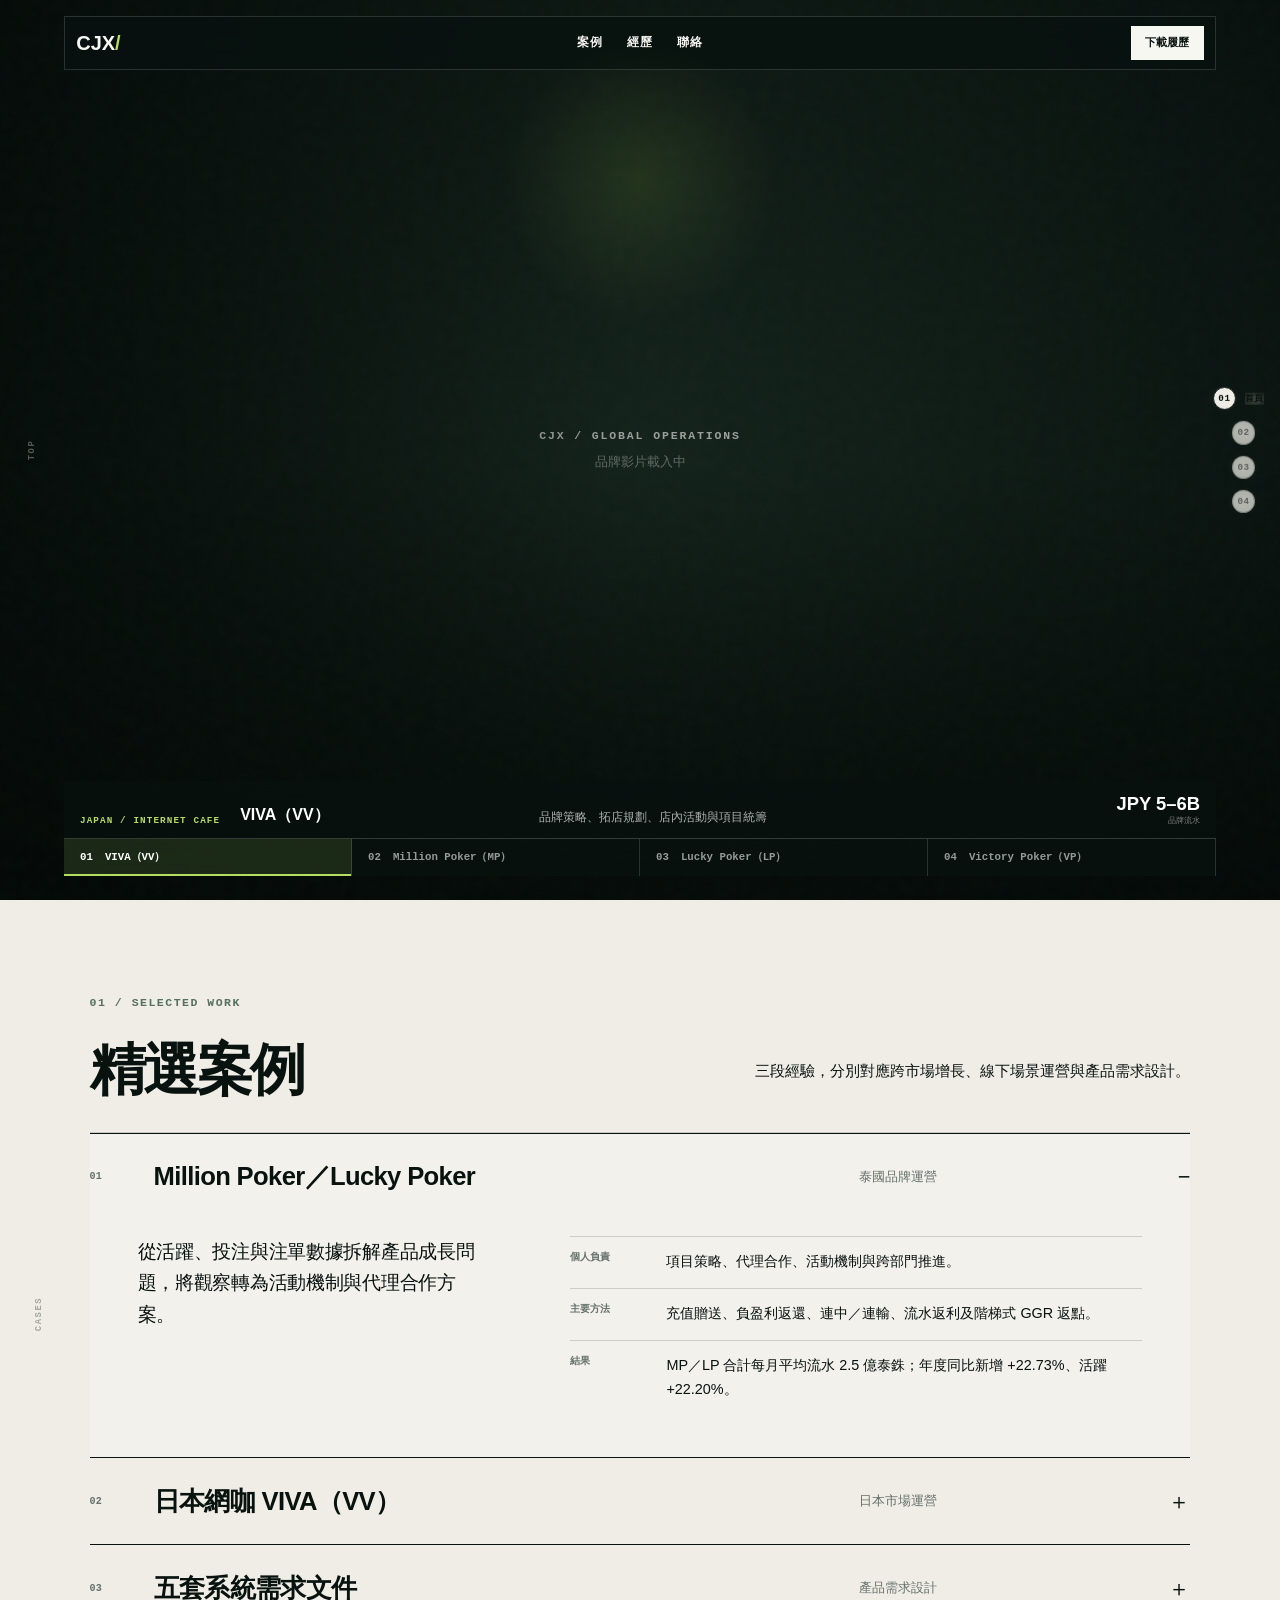
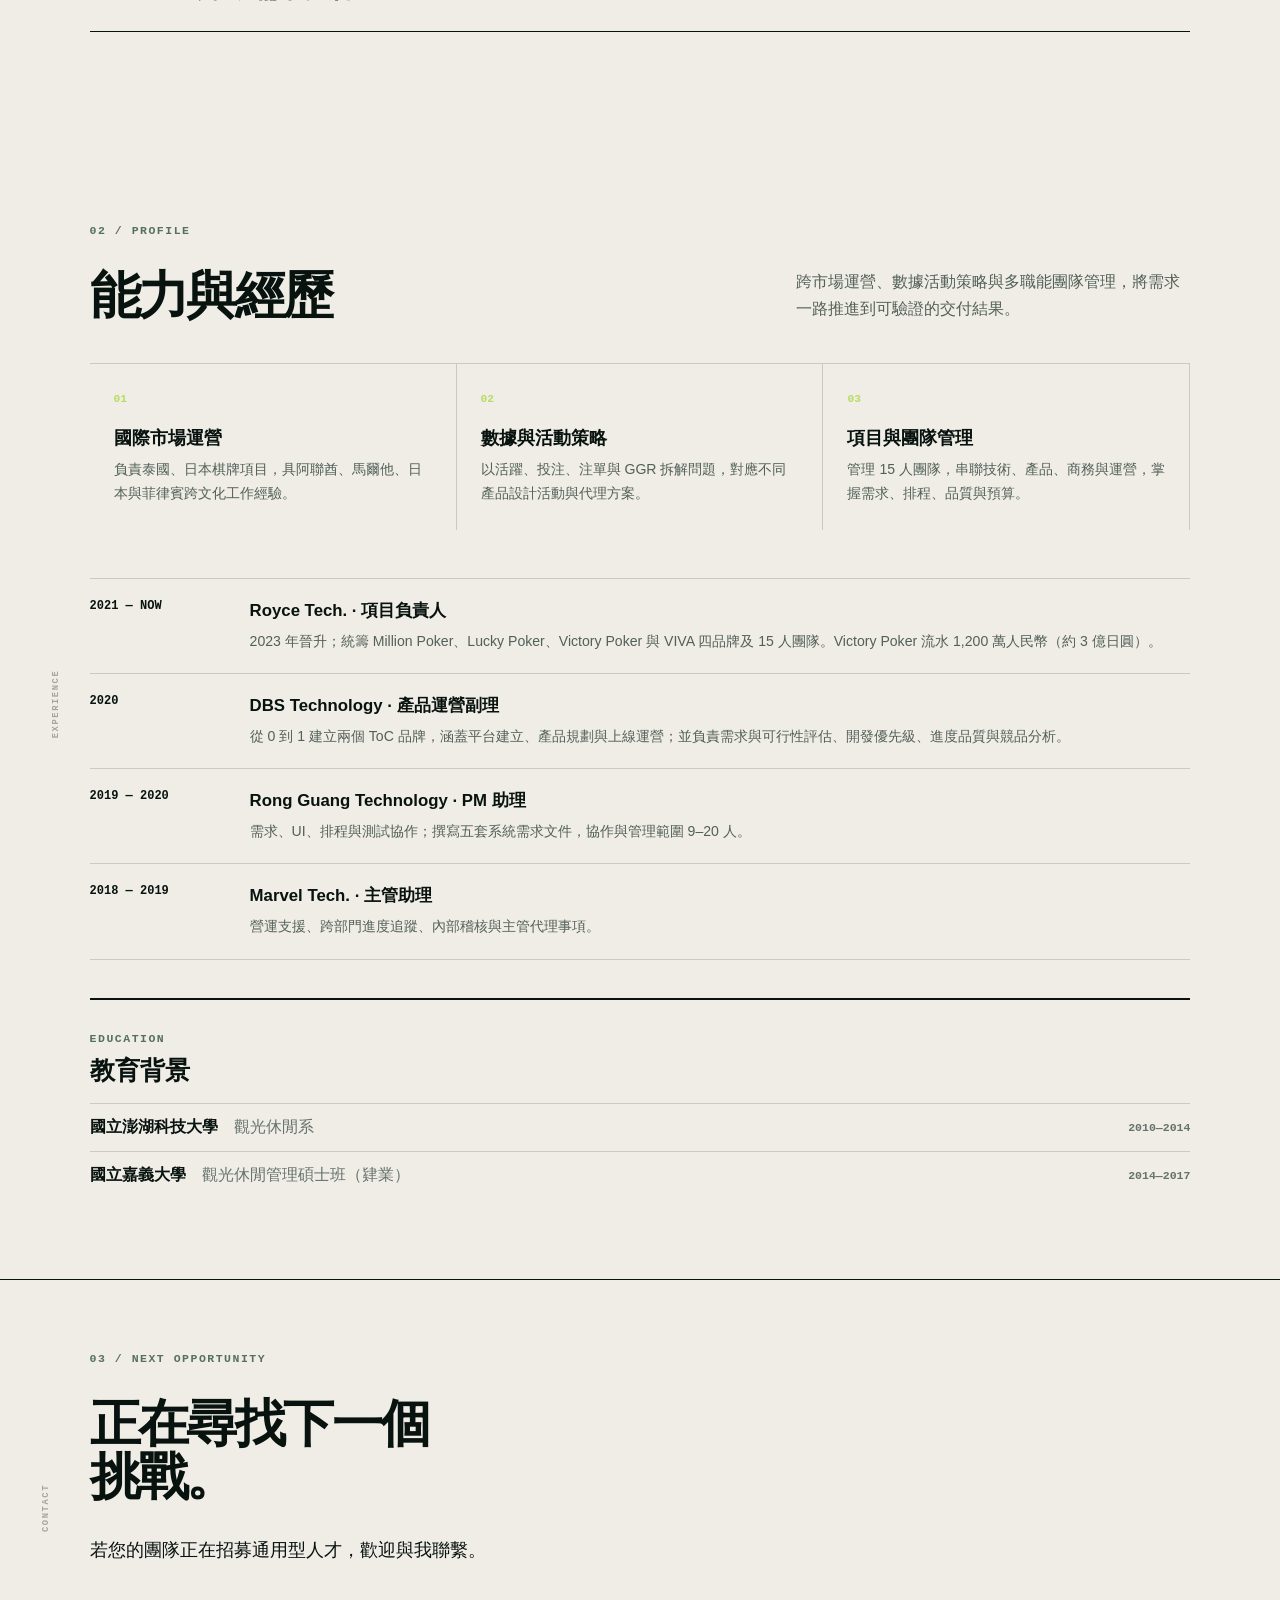
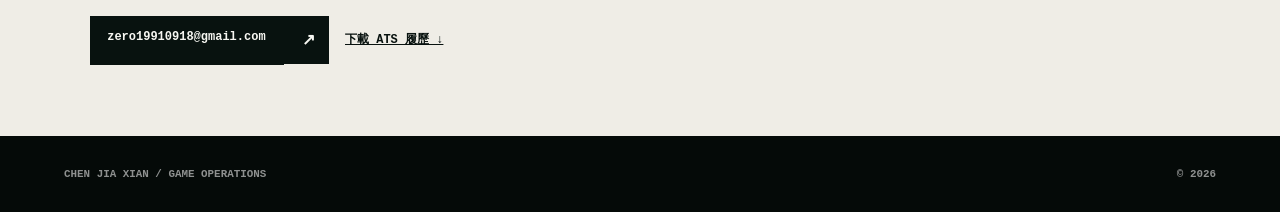
==== commit e0f4a018: "Update index.html" ====
--- a/index.html
+++ b/index.html
@@ -35,10 +35,10 @@
     <section class="hero chapter" id="top" data-chapter="top" aria-labelledby="hero-title">
       <div class="video-stage" aria-hidden="true">
         <div class="video-fallback"><span>CJX / GLOBAL OPERATIONS</span><small>品牌影片載入中</small></div>
-        <video class="hero-video active" muted loop autoplay playsinline preload="auto"><source src="assets/videos/vv-web.m4v" type="video/mp4">影片暫時無法播放</video>
-        <video class="hero-video" muted loop playsinline preload="auto"><source src="assets/videos/mp-web.m4v" type="video/mp4"></video>
-        <video class="hero-video" muted loop playsinline preload="auto"><source src="assets/videos/lp-web.m4v" type="video/mp4"></video>
-        <video class="hero-video" muted loop playsinline preload="auto"><source src="assets/videos/vp-web.m4v" type="video/mp4"></video>
+        <video class="hero-video active" muted loop autoplay playsinline preload="auto"><source src="assets/videos/vv-japan-internet-cafe_v2.mp4" type="video/mp4">影片暫時無法播放</video>
+        <video class="hero-video" muted loop playsinline preload="auto"><source src="assets/videos/mp_brand.mp4" type="video/mp4"></video>
+        <video class="hero-video" muted loop playsinline preload="auto"><source src="assets/videos/LP_brand.mp4" type="video/mp4"></video>
+        <video class="hero-video" muted loop playsinline preload="auto"><source src="assets/videos/VP_brand.mp4" type="video/mp4"></video>
         <div class="video-shade"></div><div class="film-grain"></div>
       </div>
 
@@ -81,7 +81,7 @@
         </article>
         <article class="work-item reveal">
           <button class="work-toggle" type="button" aria-expanded="false"><span>03</span><strong>五套系統需求文件</strong><em>產品需求設計</em><b>＋</b></button>
-          <div class="work-detail"><p class="work-lede">於 Rong Guang 擔任 PM 助理期間，撰寫並持續迭代五套系統需求文件。</p><dl><div><dt>文件範圍</dt><dd>代理、VIP、帳號交易、玩家信用貸款與自動派彩。</dd></div><div><dt>個人負責</dt><dd>流程、權限、核心規則、欄位校驗與異常情境。</dd></div><div><dt>補充</dt><dd>可於面談提供脫敏樣本。</dd></div></dl></div>
+          <div class="work-detail"><p class="work-lede">於 Rong Guang 擔任 PM 助理期間，撰寫並持續迭代五套系統需求文件。</p><dl><div><dt>文件範圍</dt><dd>代理、VIP、帳號交易、玩家信用貸款與自動派彩。</dd></div><div><dt>個人負責</dt><dd>流程、權限、核心規則、欄位校驗與異常情境。</dd></div></dl></div>
         </article>
       </div>
     </section>
@@ -107,7 +107,7 @@
     </section>
 
     <section class="contact section-shell chapter" id="contact" data-chapter="contact" aria-labelledby="contact-title">
-      <p class="section-index">03 / NEXT OPPORTUNITY</p><h2 id="contact-title" data-edit-id="contact-title">正在尋找下一個<br>運營挑戰。</h2><p data-edit-id="contact-copy">若您的團隊正在招募能整合市場洞察、產品規劃與跨部門執行的運營負責人，歡迎與我聯繫。</p>
+      <p class="section-index">03 / NEXT OPPORTUNITY</p><h2 id="contact-title" data-edit-id="contact-title">正在尋找下一個<br>挑戰。</h2><p data-edit-id="contact-copy">若您的團隊正在招募通用型人才，歡迎與我聯繫。</p>
       <div class="contact-actions"><a class="split-cta light" href="mailto:zero19910918@gmail.com"><span>zero19910918@gmail.com</span><b>↗</b></a><a class="resume-link" href="assets/resume/Chen_Jia_Xian_Global_Game_Operations_ATS.pdf" download>下載 ATS 履歷 ↓</a></div>
     </section>
   </main>
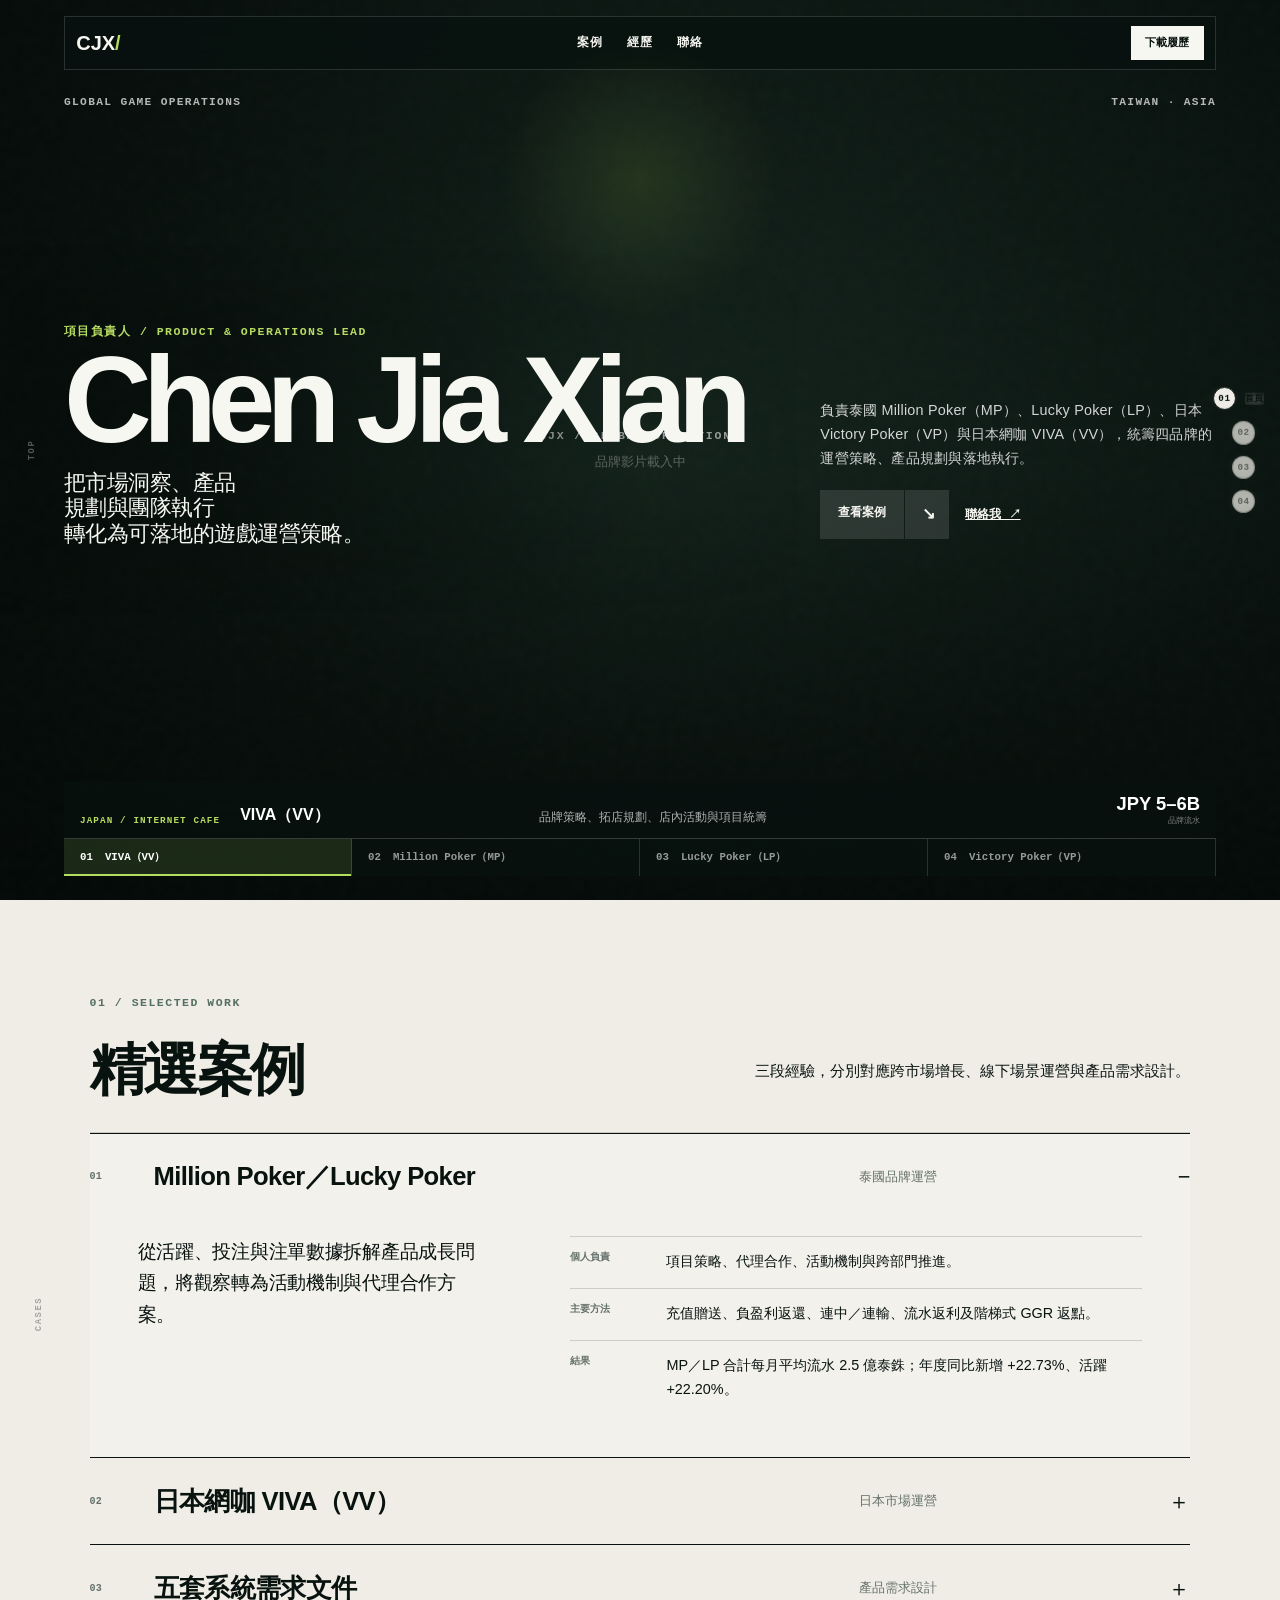
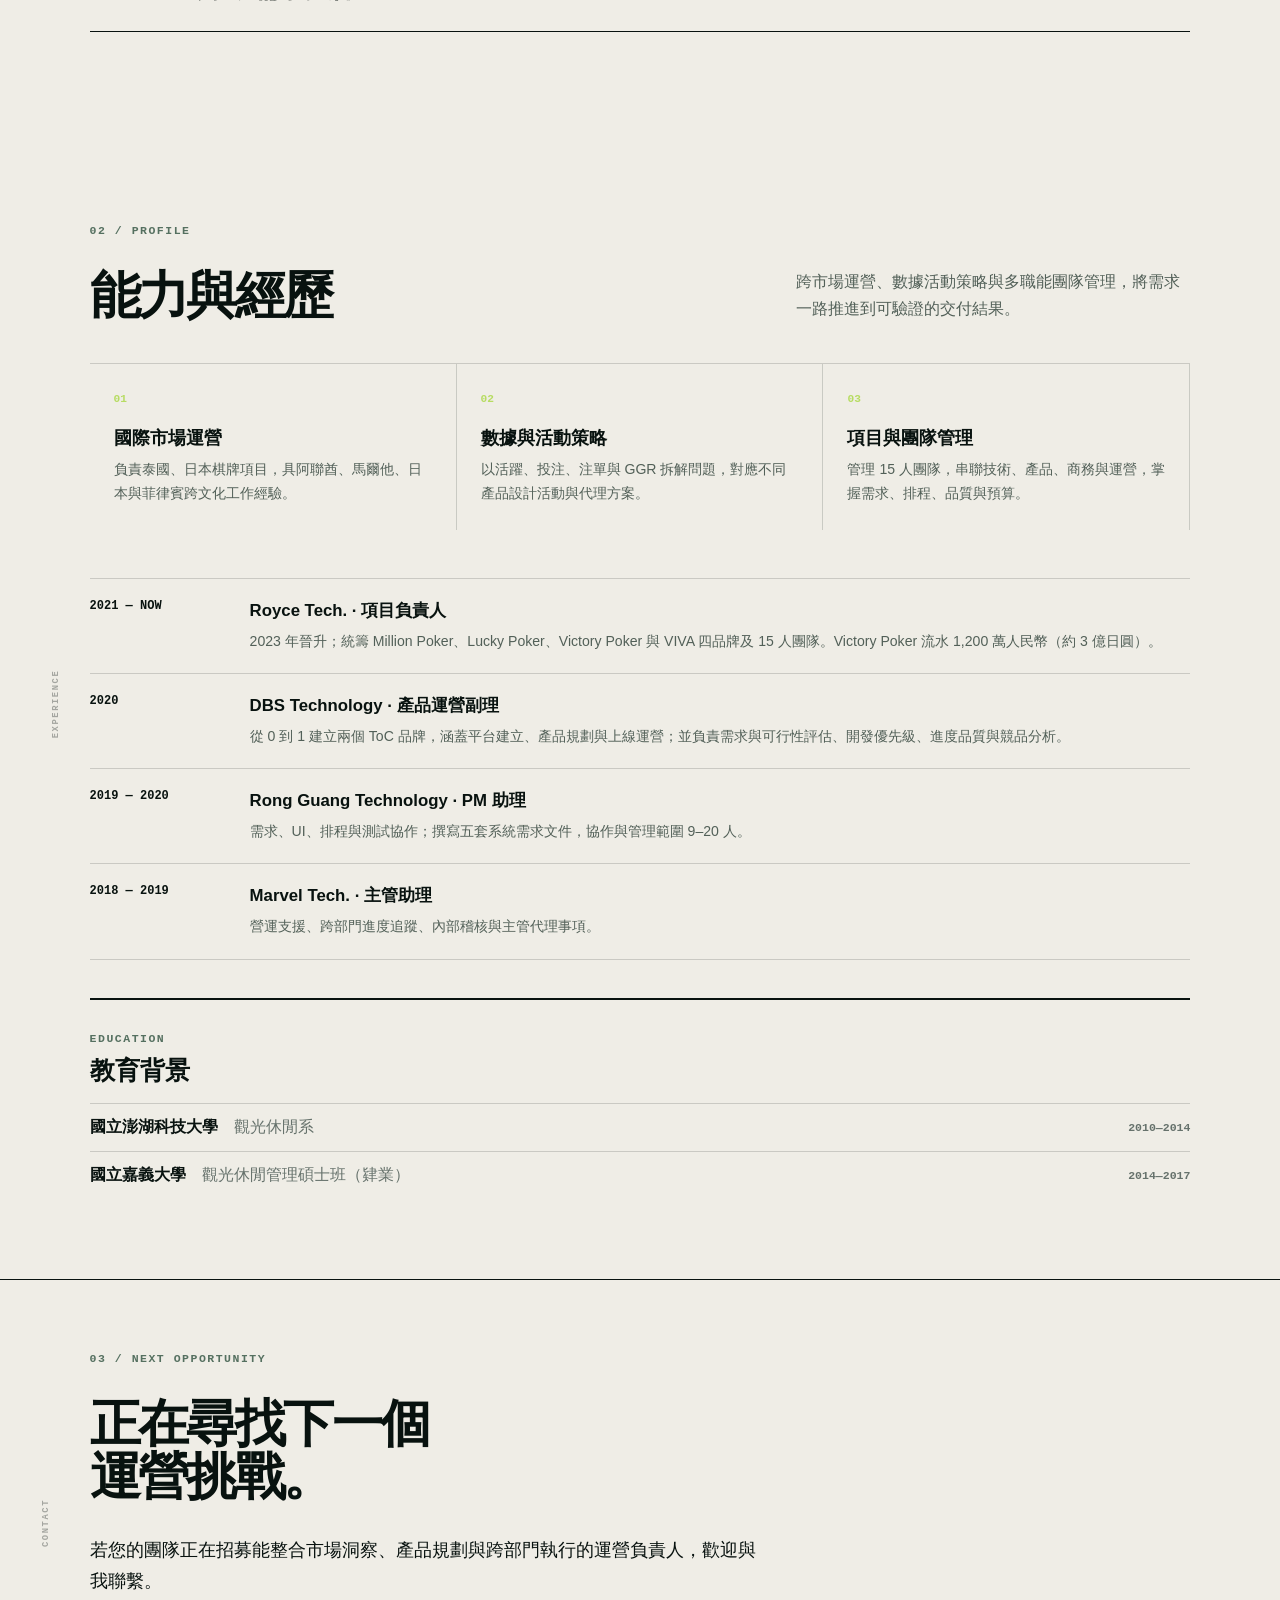
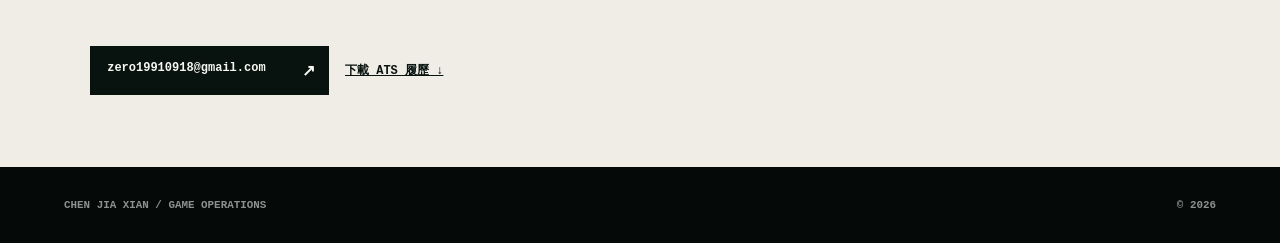
==== commit 32f2b0db: "Add files via upload" ====
--- a/index.html
+++ b/index.html
@@ -35,10 +35,7 @@
     <section class="hero chapter" id="top" data-chapter="top" aria-labelledby="hero-title">
       <div class="video-stage" aria-hidden="true">
         <div class="video-fallback"><span>CJX / GLOBAL OPERATIONS</span><small>品牌影片載入中</small></div>
-        <video class="hero-video active" muted loop autoplay playsinline preload="auto"><source src="assets/videos/vv-japan-internet-cafe_v2.mp4" type="video/mp4">影片暫時無法播放</video>
-        <video class="hero-video" muted loop playsinline preload="auto"><source src="assets/videos/mp_brand.mp4" type="video/mp4"></video>
-        <video class="hero-video" muted loop playsinline preload="auto"><source src="assets/videos/LP_brand.mp4" type="video/mp4"></video>
-        <video class="hero-video" muted loop playsinline preload="auto"><source src="assets/videos/VP_brand.mp4" type="video/mp4"></video>
+        <video class="hero-video active" muted loop autoplay playsinline webkit-playsinline preload="metadata" src="assets/videos/vv-web.m4v">影片暫時無法播放</video>
         <div class="video-shade"></div><div class="film-grain"></div>
       </div>
 
@@ -60,10 +57,10 @@
           <span class="brand-market">JAPAN / INTERNET CAFE</span><strong class="brand-name">VIVA（VV）</strong><p class="brand-summary">品牌策略、拓店規劃、店內活動與項目統籌</p><b class="brand-metric">JPY 5–6B <small>品牌流水</small></b>
         </div>
         <div class="brand-switcher" aria-label="品牌影片切換">
-          <button class="brand-tab active" data-video="0" data-market="JAPAN / INTERNET CAFE" data-name="VIVA（VV）" data-summary="品牌策略、拓店規劃、店內活動與項目統籌" data-metric="JPY 5–6B" data-metric-label="品牌流水" type="button"><span>01</span>VIVA（VV）</button>
-          <button class="brand-tab" data-video="1" data-market="THAILAND / POKER" data-name="Million Poker（MP）" data-summary="數據拆解、活動策略、代理合作與跨部門推進" data-metric="THB 250M" data-metric-label="MP／LP 每月平均流水" type="button"><span>02</span>Million Poker（MP）</button>
-          <button class="brand-tab" data-video="2" data-market="THAILAND / POKER" data-name="Lucky Poker（LP）" data-summary="品牌運營、活動機制與本地市場協作" data-metric="THB 250M" data-metric-label="MP／LP 每月平均流水" type="button"><span>03</span>Lucky Poker（LP）</button>
-          <button class="brand-tab" data-video="3" data-market="JAPAN / POKER" data-name="Victory Poker（VP）" data-summary="日本市場產品規劃、品牌運營與落地執行" data-metric="CNY 12M" data-metric-label="約 JPY 300M 流水" type="button"><span>04</span>Victory Poker（VP）</button>
+          <button class="brand-tab active" data-video="0" data-src="assets/videos/vv-web.m4v" data-market="JAPAN / INTERNET CAFE" data-name="VIVA（VV）" data-summary="品牌策略、拓店規劃、店內活動與項目統籌" data-metric="JPY 5–6B" data-metric-label="品牌流水" type="button"><span>01</span>VIVA（VV）</button>
+          <button class="brand-tab" data-video="1" data-src="assets/videos/mp-web.m4v" data-market="THAILAND / POKER" data-name="Million Poker（MP）" data-summary="數據拆解、活動策略、代理合作與跨部門推進" data-metric="THB 250M" data-metric-label="MP／LP 每月平均流水" type="button"><span>02</span>Million Poker（MP）</button>
+          <button class="brand-tab" data-video="2" data-src="assets/videos/lp-web.m4v" data-market="THAILAND / POKER" data-name="Lucky Poker（LP）" data-summary="品牌運營、活動機制與本地市場協作" data-metric="THB 250M" data-metric-label="MP／LP 每月平均流水" type="button"><span>03</span>Lucky Poker（LP）</button>
+          <button class="brand-tab" data-video="3" data-src="assets/videos/vp-web.m4v" data-market="JAPAN / POKER" data-name="Victory Poker（VP）" data-summary="日本市場產品規劃、品牌運營與落地執行" data-metric="CNY 12M" data-metric-label="約 JPY 300M 流水" type="button"><span>04</span>Victory Poker（VP）</button>
         </div>
       </div>
     </section>
@@ -81,7 +78,7 @@
         </article>
         <article class="work-item reveal">
           <button class="work-toggle" type="button" aria-expanded="false"><span>03</span><strong>五套系統需求文件</strong><em>產品需求設計</em><b>＋</b></button>
-          <div class="work-detail"><p class="work-lede">於 Rong Guang 擔任 PM 助理期間，撰寫並持續迭代五套系統需求文件。</p><dl><div><dt>文件範圍</dt><dd>代理、VIP、帳號交易、玩家信用貸款與自動派彩。</dd></div><div><dt>個人負責</dt><dd>流程、權限、核心規則、欄位校驗與異常情境。</dd></div></dl></div>
+          <div class="work-detail"><p class="work-lede">於 Rong Guang 擔任 PM 助理期間，撰寫並持續迭代五套系統需求文件。</p><dl><div><dt>文件範圍</dt><dd>代理、VIP、帳號交易、玩家信用貸款與自動派彩。</dd></div><div><dt>個人負責</dt><dd>流程、權限、核心規則、欄位校驗與異常情境。</dd></div><div><dt>補充</dt><dd>可於面談提供脫敏樣本。</dd></div></dl></div>
         </article>
       </div>
     </section>
@@ -107,7 +104,7 @@
     </section>
 
     <section class="contact section-shell chapter" id="contact" data-chapter="contact" aria-labelledby="contact-title">
-      <p class="section-index">03 / NEXT OPPORTUNITY</p><h2 id="contact-title" data-edit-id="contact-title">正在尋找下一個<br>挑戰。</h2><p data-edit-id="contact-copy">若您的團隊正在招募通用型人才，歡迎與我聯繫。</p>
+      <p class="section-index">03 / NEXT OPPORTUNITY</p><h2 id="contact-title" data-edit-id="contact-title">正在尋找下一個<br>運營挑戰。</h2><p data-edit-id="contact-copy">若您的團隊正在招募能整合市場洞察、產品規劃與跨部門執行的運營負責人，歡迎與我聯繫。</p>
       <div class="contact-actions"><a class="split-cta light" href="mailto:zero19910918@gmail.com"><span>zero19910918@gmail.com</span><b>↗</b></a><a class="resume-link" href="assets/resume/Chen_Jia_Xian_Global_Game_Operations_ATS.pdf" download>下載 ATS 履歷 ↓</a></div>
     </section>
   </main>
--- a/premium.css
+++ b/premium.css
@@ -74,7 +74,7 @@
 .contact{background:#dfe3d9!important;padding-top:4.5rem!important;padding-bottom:4.5rem!important}.contact h2{font-size:clamp(2.5rem,4vw,4.2rem);max-width:13ch}.contact::after{color:rgba(8,18,15,.05)}
 @keyframes caseEnter{from{opacity:0;transform:translateY(18px)}to{opacity:1;transform:none}}
 @media(max-width:900px){.site-header{top:.7rem}.hero{height:auto;min-height:100svh;padding-top:5.5rem}.hero .video-stage{height:45svh;min-height:18rem}.hero .hero-grid{position:absolute;z-index:4;left:0;right:0;top:5.5rem;padding:1.5rem 5%;background:linear-gradient(180deg,rgba(8,18,15,.88),rgba(8,18,15,.22),transparent);pointer-events:none}.hero .hero-kicker{top:6.2rem}.hero-title-wrap{padding:.7rem 0;background:transparent}.hero-side{display:none}h1{font-size:clamp(3.3rem,15vw,4.8rem);margin:.2rem 0 .8rem}.hero-role{font-size:1.02rem;max-width:21ch}.hero-projects{position:relative;left:auto;right:auto;bottom:auto;order:2;margin-top:0;padding:0 5% 1.2rem;background:var(--ink)}.brand-data{grid-template-columns:1fr auto;gap:.45rem .8rem;padding:1rem}.brand-market,.brand-summary{grid-column:1}.brand-name{grid-column:1}.brand-metric{grid-column:2;grid-row:1/4;align-self:center;font-size:1rem}.brand-switcher{grid-template-columns:1fr 1fr}.brand-tab{padding:.75rem .65rem;font-size:.57rem}.cases{padding-top:4rem;padding-bottom:4rem}.section-heading{grid-template-columns:1fr;gap:.7rem}.section-heading>p{margin:0}.case-tabs{grid-template-columns:1fr}.case-tab{border-right:0;border-bottom:1px solid var(--line);padding:.8rem 1rem}.case-deck .case.case-active{grid-template-columns:1fr;min-height:0}.case-deck .case-visual{min-height:22rem;height:22rem!important}.case-deck .case-copy{padding:1.5rem}.case-deck .case-copy h3{font-size:2.15rem}.profile-head{grid-template-columns:1fr;gap:.7rem}.profile-intro{font-size:.9rem}.profile-cap-grid{grid-template-columns:1fr}.profile-cap-grid article{padding:1.2rem 0}.timeline li{grid-template-columns:1fr;gap:.45rem;padding:1.1rem 0}.contact{padding-top:3.5rem!important;padding-bottom:3.5rem!important}.contact h2{font-size:2.6rem}.contact-actions{margin-top:1.4rem}}
-@media(prefers-reduced-motion:reduce){.hero-identity{opacity:1;visibility:visible;transform:none;filter:none}.case.case-active{animation:none}}
+@media(prefers-reduced-motion:reduce){.hero-identity{transition:none}.hero.intro-visible .hero-identity{opacity:1;visibility:visible;transform:none;filter:none}.hero.intro-complete .hero-identity{opacity:0!important;visibility:hidden!important}.case.case-active{animation:none}}
 .case-deck .case.case-active{opacity:1;visibility:visible;transform:none;filter:none}
 
 /* v6 — editorial resume, inspired by restrained bilingual portfolios */
@@ -84,5 +84,5 @@
 .contact{background:var(--paper)!important;border-top:1px solid var(--ink)}.contact h2{font-size:clamp(2.6rem,4vw,4.4rem);font-weight:620}.contact>p:not(.section-index){max-width:42rem;line-height:1.75}.contact::after{display:none}.split-cta.light span,.split-cta.light b{background:var(--ink)}
 .hero-projects{border:0}.brand-data{border:0;border-bottom:1px solid rgba(255,255,255,.18)}.brand-switcher{border-top:0}.brand-tab{border-color:rgba(255,255,255,.14)}
 @media(max-width:900px){.chapter:not(#top){scroll-margin-top:0}.cases{padding-top:3.8rem;padding-bottom:3.8rem}.section-heading{padding-bottom:1.5rem}.section-heading h2{font-size:2.65rem}.work-toggle{grid-template-columns:2rem 1fr auto;padding:1.15rem 0;gap:.6rem}.work-toggle strong{font-size:1.05rem}.work-toggle em{grid-column:2;font-size:.72rem;margin-top:-.2rem}.work-toggle b{grid-column:3;grid-row:1/3}.work-detail{display:block}.work-item.open .work-detail{max-height:46rem;padding:.5rem 0 1.8rem}.work-lede{font-size:1rem;margin-bottom:1.2rem}.work-detail dl div{grid-template-columns:5rem 1fr}.work-detail dd{font-size:.84rem}.hero-projects{padding-left:5%;padding-right:5%}.brand-data{border:0;border-bottom:1px solid rgba(255,255,255,.16);padding-left:0;padding-right:0}.brand-switcher{border:0}.brand-tab{border:0!important;border-bottom:1px solid rgba(255,255,255,.14)!important}.brand-tab:nth-child(odd){border-right:1px solid rgba(255,255,255,.14)!important}.brand-tab.active{box-shadow:inset 0 -2px 0 var(--acid)}.contact h2{font-size:2.55rem}}
-.hero-video{will-change:opacity;backface-visibility:hidden}.video-stage.video-switching .video-fallback{opacity:0}html{scroll-snap-type:none!important}.chapter{scroll-snap-align:none!important;scroll-snap-stop:normal!important}
+.hero-video{will-change:opacity;backface-visibility:hidden}.video-stage.video-switching .hero-video{opacity:.28}.video-stage.video-switching .video-fallback{opacity:.22}.video-stage.video-switching::after{content:"LOADING VIDEO";position:absolute;z-index:8;left:50%;top:50%;transform:translate(-50%,-50%);font:700 .58rem var(--mono);letter-spacing:.14em;color:rgba(255,255,255,.62)}html{scroll-snap-type:none!important}.chapter{scroll-snap-align:none!important;scroll-snap-stop:normal!important}
 html{scroll-padding-top:0!important}.chapter,.chapter:not(#top){scroll-margin-top:0!important}
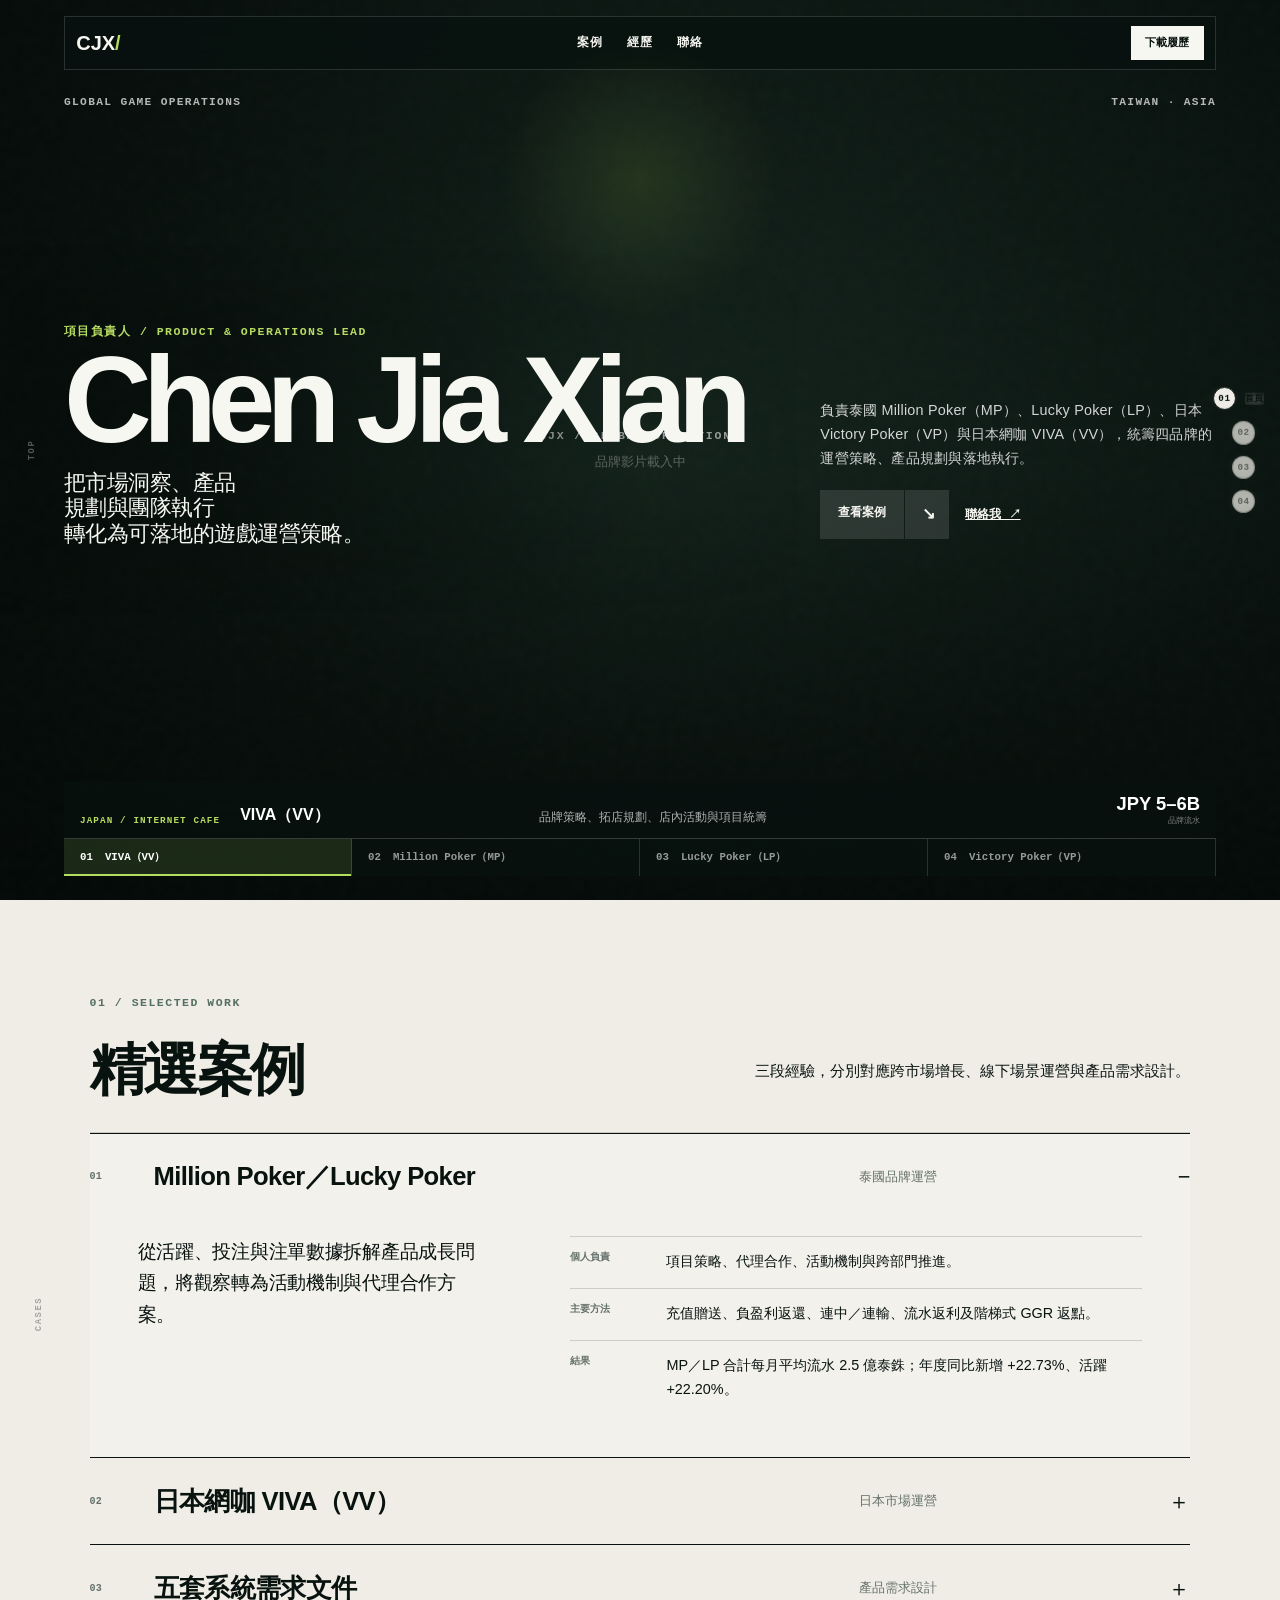
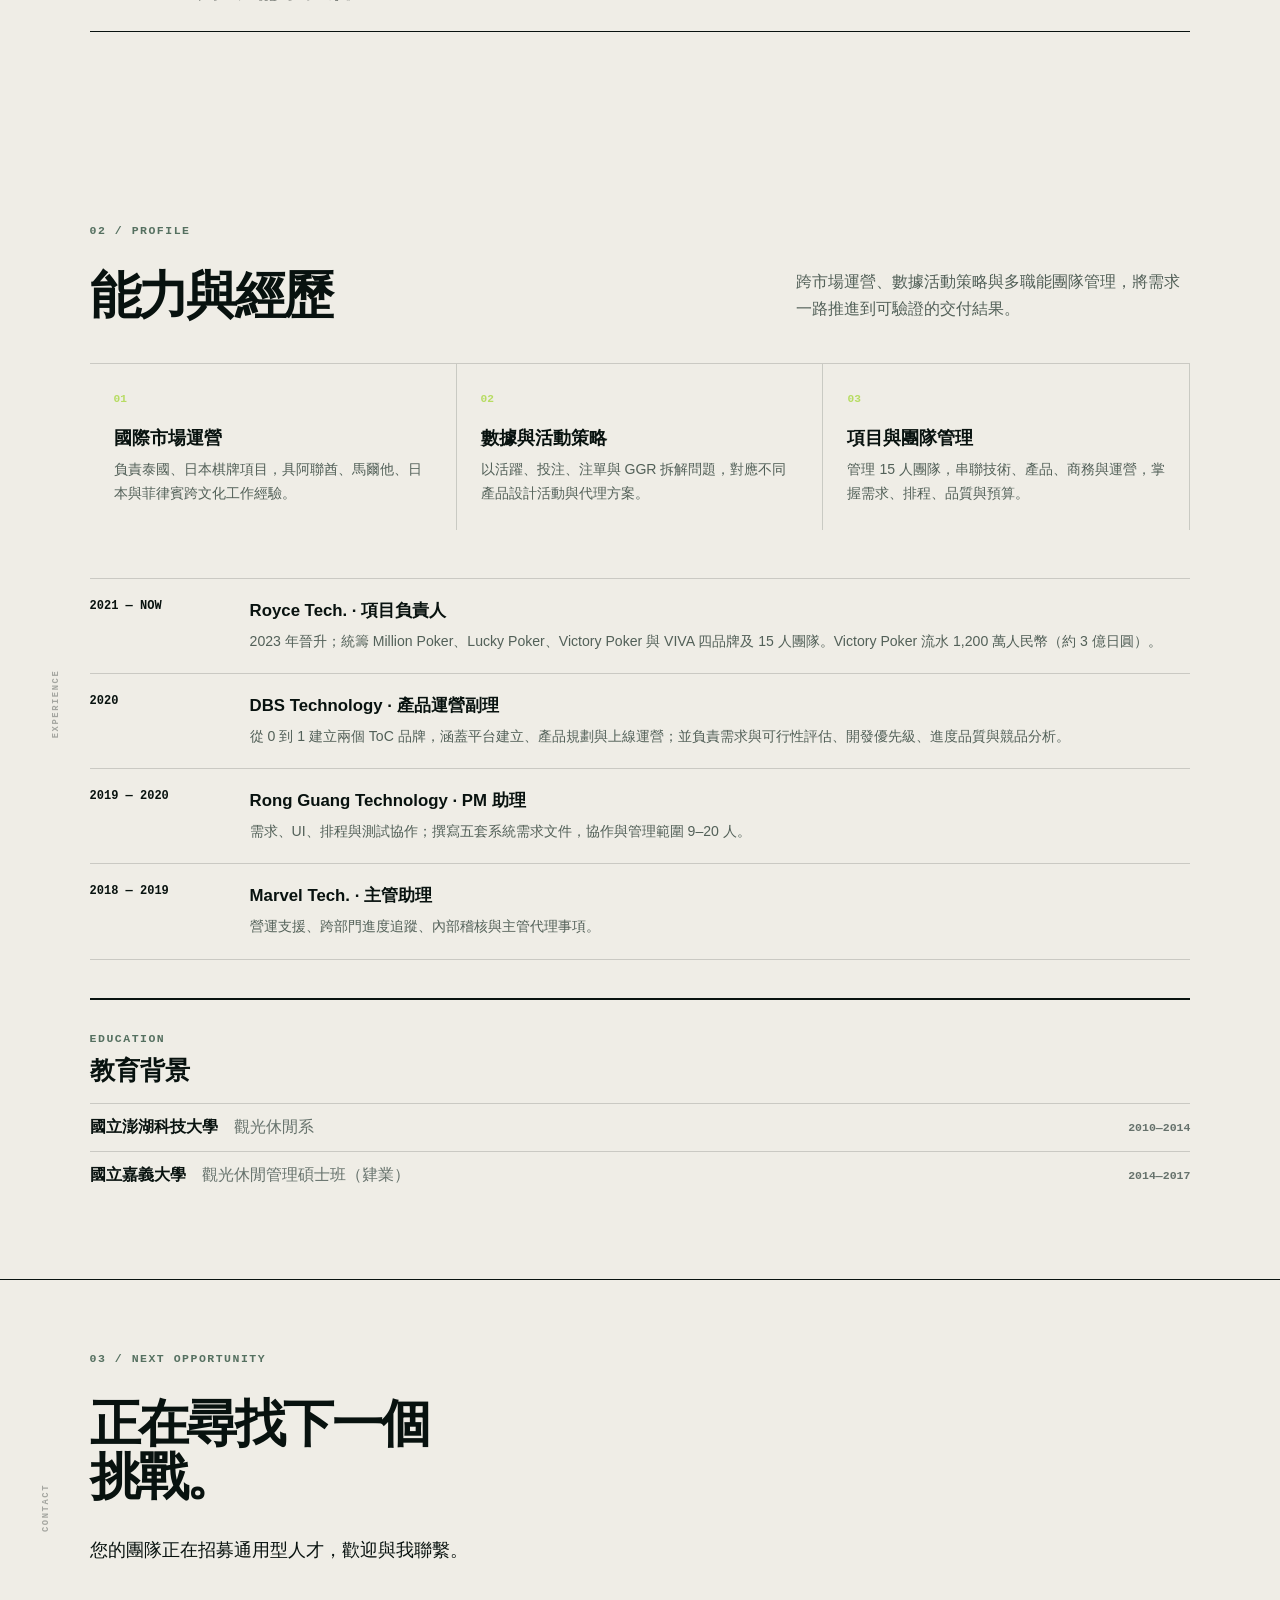
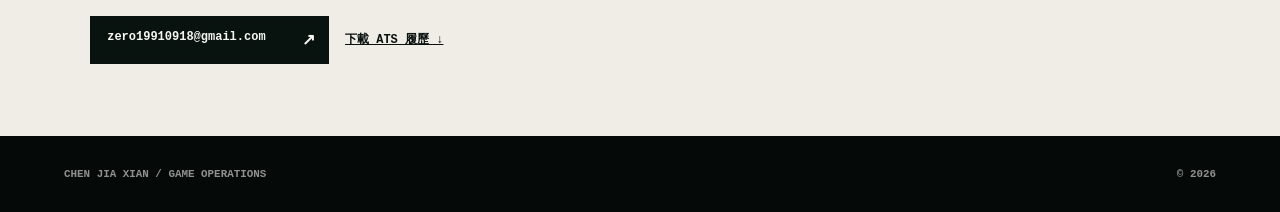
==== commit bb6ff401: "Update index.html" ====
--- a/index.html
+++ b/index.html
@@ -57,10 +57,10 @@
           <span class="brand-market">JAPAN / INTERNET CAFE</span><strong class="brand-name">VIVA（VV）</strong><p class="brand-summary">品牌策略、拓店規劃、店內活動與項目統籌</p><b class="brand-metric">JPY 5–6B <small>品牌流水</small></b>
         </div>
         <div class="brand-switcher" aria-label="品牌影片切換">
-          <button class="brand-tab active" data-video="0" data-src="assets/videos/vv-web.m4v" data-market="JAPAN / INTERNET CAFE" data-name="VIVA（VV）" data-summary="品牌策略、拓店規劃、店內活動與項目統籌" data-metric="JPY 5–6B" data-metric-label="品牌流水" type="button"><span>01</span>VIVA（VV）</button>
-          <button class="brand-tab" data-video="1" data-src="assets/videos/mp-web.m4v" data-market="THAILAND / POKER" data-name="Million Poker（MP）" data-summary="數據拆解、活動策略、代理合作與跨部門推進" data-metric="THB 250M" data-metric-label="MP／LP 每月平均流水" type="button"><span>02</span>Million Poker（MP）</button>
-          <button class="brand-tab" data-video="2" data-src="assets/videos/lp-web.m4v" data-market="THAILAND / POKER" data-name="Lucky Poker（LP）" data-summary="品牌運營、活動機制與本地市場協作" data-metric="THB 250M" data-metric-label="MP／LP 每月平均流水" type="button"><span>03</span>Lucky Poker（LP）</button>
-          <button class="brand-tab" data-video="3" data-src="assets/videos/vp-web.m4v" data-market="JAPAN / POKER" data-name="Victory Poker（VP）" data-summary="日本市場產品規劃、品牌運營與落地執行" data-metric="CNY 12M" data-metric-label="約 JPY 300M 流水" type="button"><span>04</span>Victory Poker（VP）</button>
+          <button class="brand-tab active" data-video="0" data-src="assets/videos/vv-japan-internet-cafe_v2.mp4" data-market="JAPAN / INTERNET CAFE" data-name="VIVA（VV）" data-summary="品牌策略、拓店規劃、店內活動與項目統籌" data-metric="JPY 5–6B" data-metric-label="品牌流水" type="button"><span>01</span>VIVA（VV）</button>
+          <button class="brand-tab" data-video="1" data-src="assets/videos/mp_brand.mp4" data-market="THAILAND / POKER" data-name="Million Poker（MP）" data-summary="數據拆解、活動策略、代理合作與跨部門推進" data-metric="THB 250M" data-metric-label="MP／LP 每月平均流水" type="button"><span>02</span>Million Poker（MP）</button>
+          <button class="brand-tab" data-video="2" data-src="assets/videos/LP_brand.mp4" data-market="THAILAND / POKER" data-name="Lucky Poker（LP）" data-summary="品牌運營、活動機制與本地市場協作" data-metric="THB 250M" data-metric-label="MP／LP 每月平均流水" type="button"><span>03</span>Lucky Poker（LP）</button>
+          <button class="brand-tab" data-video="3" data-src="assets/videos/VP_brand.mp4" data-market="JAPAN / POKER" data-name="Victory Poker（VP）" data-summary="日本市場產品規劃、品牌運營與落地執行" data-metric="CNY 12M" data-metric-label="約 JPY 300M 流水" type="button"><span>04</span>Victory Poker（VP）</button>
         </div>
       </div>
     </section>
@@ -78,7 +78,7 @@
         </article>
         <article class="work-item reveal">
           <button class="work-toggle" type="button" aria-expanded="false"><span>03</span><strong>五套系統需求文件</strong><em>產品需求設計</em><b>＋</b></button>
-          <div class="work-detail"><p class="work-lede">於 Rong Guang 擔任 PM 助理期間，撰寫並持續迭代五套系統需求文件。</p><dl><div><dt>文件範圍</dt><dd>代理、VIP、帳號交易、玩家信用貸款與自動派彩。</dd></div><div><dt>個人負責</dt><dd>流程、權限、核心規則、欄位校驗與異常情境。</dd></div><div><dt>補充</dt><dd>可於面談提供脫敏樣本。</dd></div></dl></div>
+          <div class="work-detail"><p class="work-lede">於 Rong Guang 擔任 PM 助理期間，撰寫並持續迭代五套系統需求文件。</p><dl><div><dt>文件範圍</dt><dd>代理、VIP、帳號交易、玩家信用貸款與自動派彩。</dd></div><div><dt>個人負責</dt><dd>流程、權限、核心規則、欄位校驗與異常情境。</dd></div></dl></div>
         </article>
       </div>
     </section>
@@ -104,7 +104,7 @@
     </section>
 
     <section class="contact section-shell chapter" id="contact" data-chapter="contact" aria-labelledby="contact-title">
-      <p class="section-index">03 / NEXT OPPORTUNITY</p><h2 id="contact-title" data-edit-id="contact-title">正在尋找下一個<br>運營挑戰。</h2><p data-edit-id="contact-copy">若您的團隊正在招募能整合市場洞察、產品規劃與跨部門執行的運營負責人，歡迎與我聯繫。</p>
+      <p class="section-index">03 / NEXT OPPORTUNITY</p><h2 id="contact-title" data-edit-id="contact-title">正在尋找下一個<br>挑戰。</h2><p data-edit-id="contact-copy">您的團隊正在招募通用型人才，歡迎與我聯繫。</p>
       <div class="contact-actions"><a class="split-cta light" href="mailto:zero19910918@gmail.com"><span>zero19910918@gmail.com</span><b>↗</b></a><a class="resume-link" href="assets/resume/Chen_Jia_Xian_Global_Game_Operations_ATS.pdf" download>下載 ATS 履歷 ↓</a></div>
     </section>
   </main>
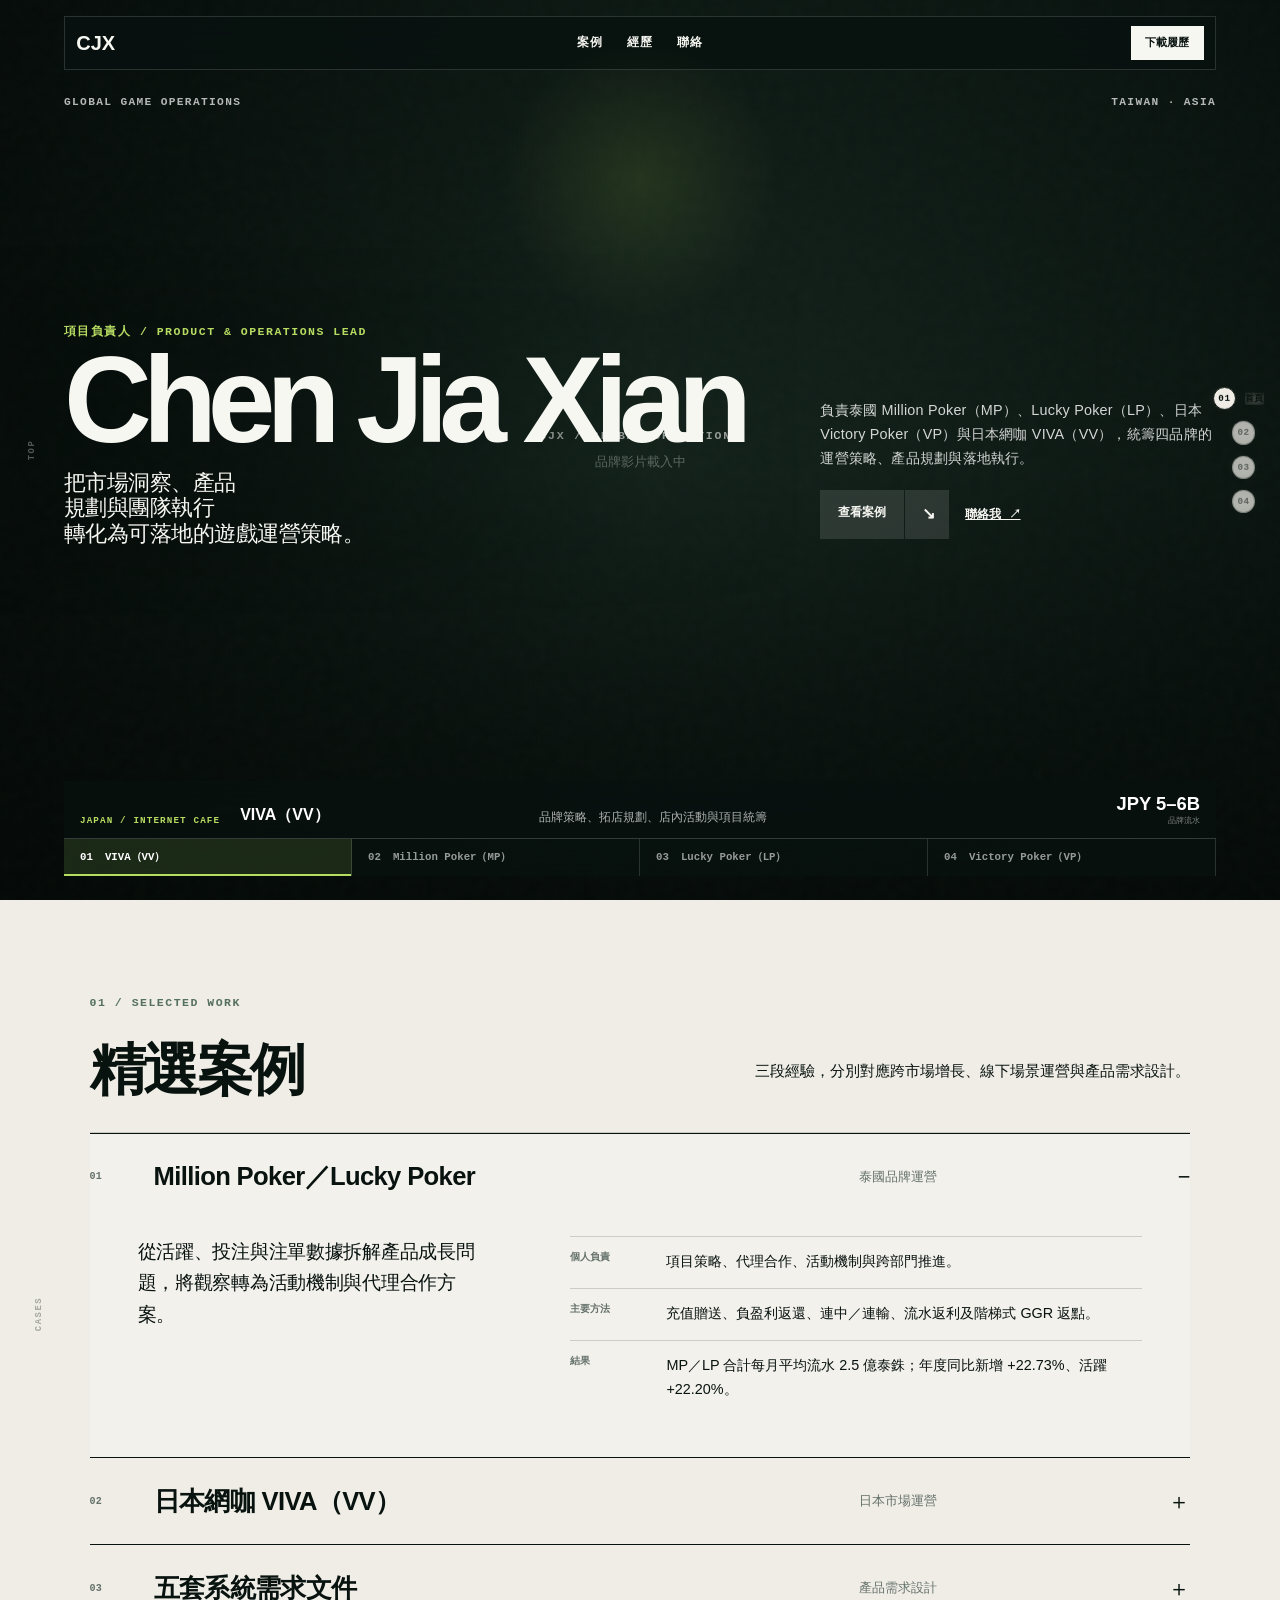
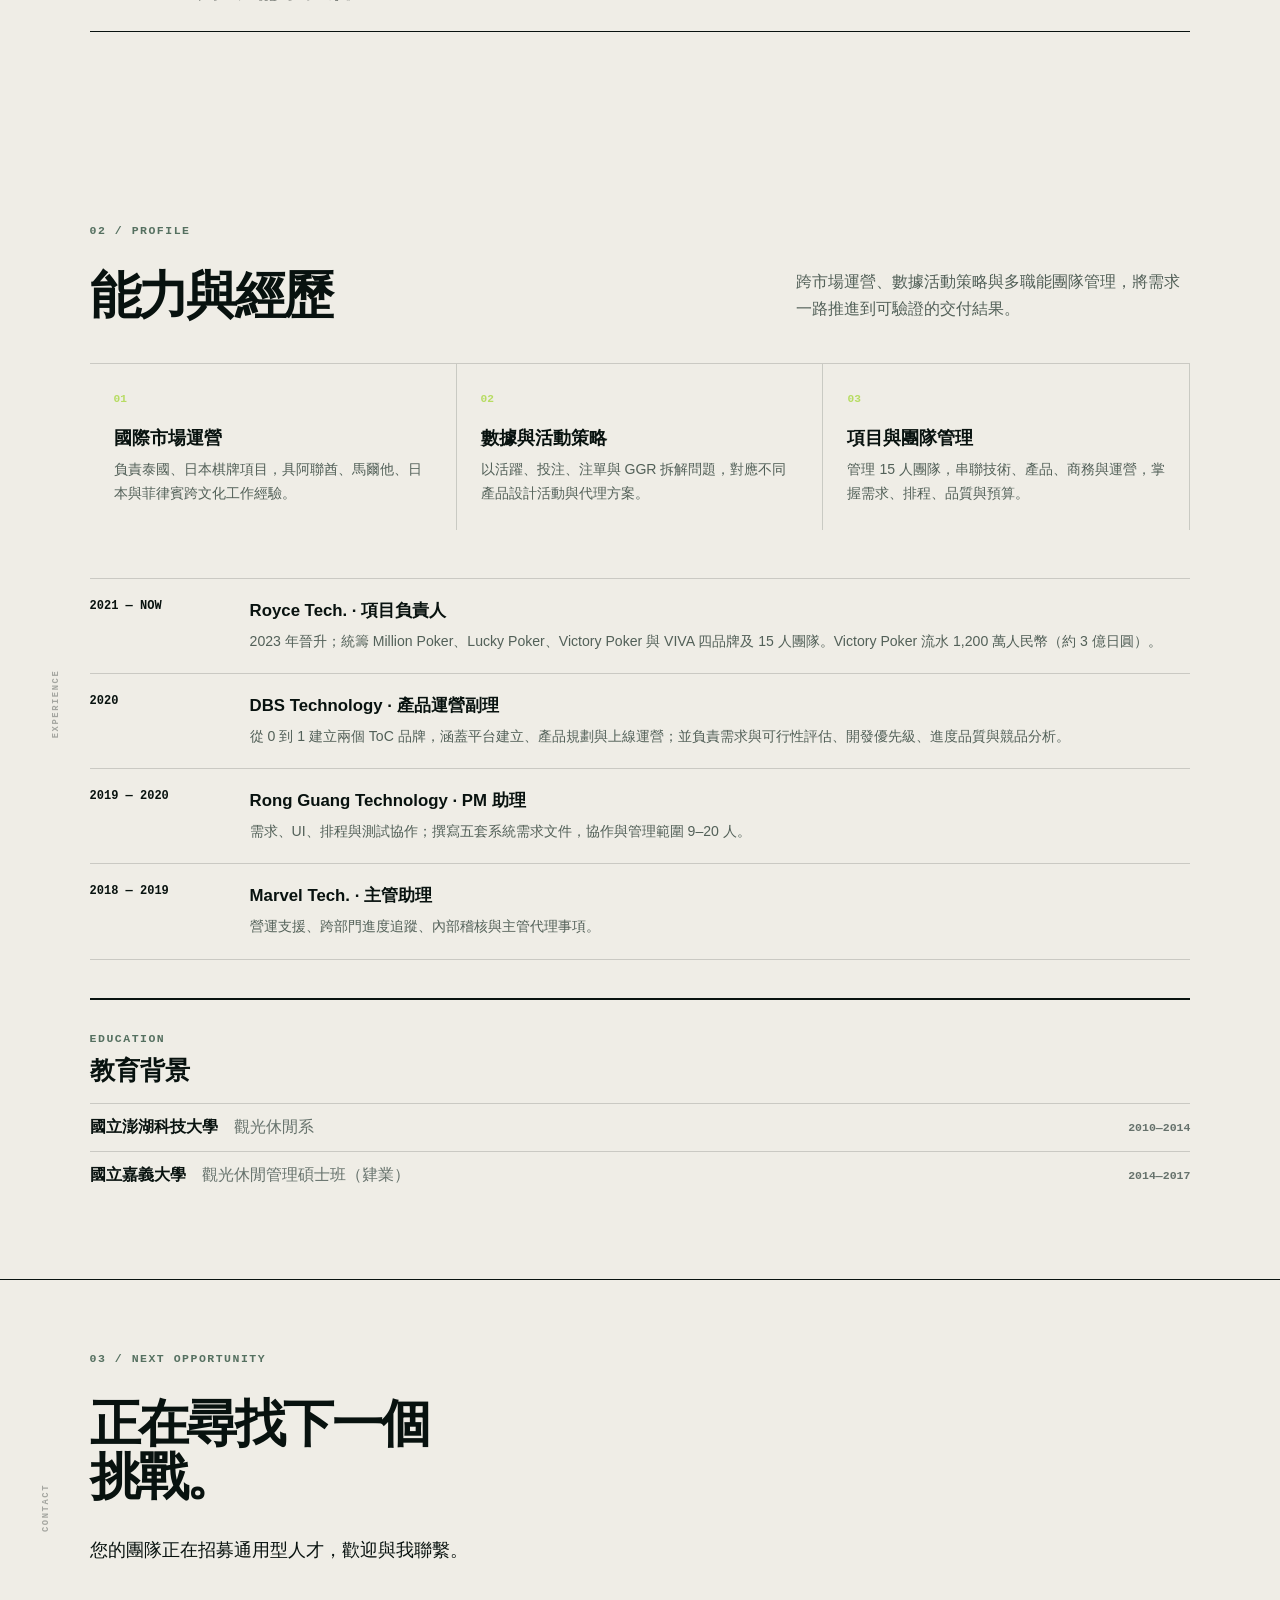
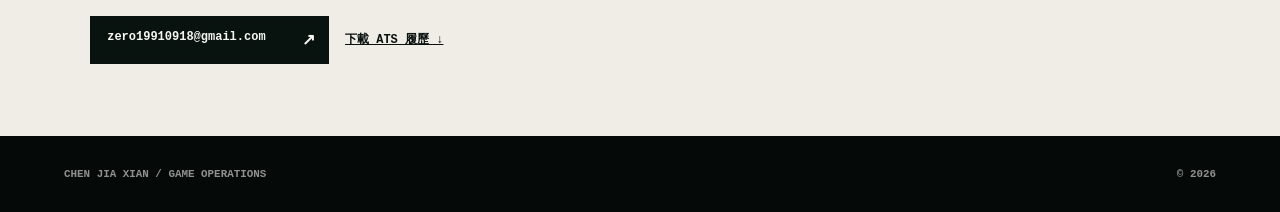
==== commit 3cd40534: "Update index.html" ====
--- a/index.html
+++ b/index.html
@@ -24,7 +24,7 @@
   </nav>
 
   <header class="site-header">
-    <a class="wordmark" href="#top" aria-label="Chen Jia Xian 首頁">CJX<span>/</span></a>
+    <a class="wordmark" href="#top" aria-label="Chen Jia Xian 首頁">CJX<span></span></a>
     <nav aria-label="主要導覽">
       <a href="#cases">案例</a><a href="#experience">經歷</a><a href="#contact">聯絡</a>
     </nav>
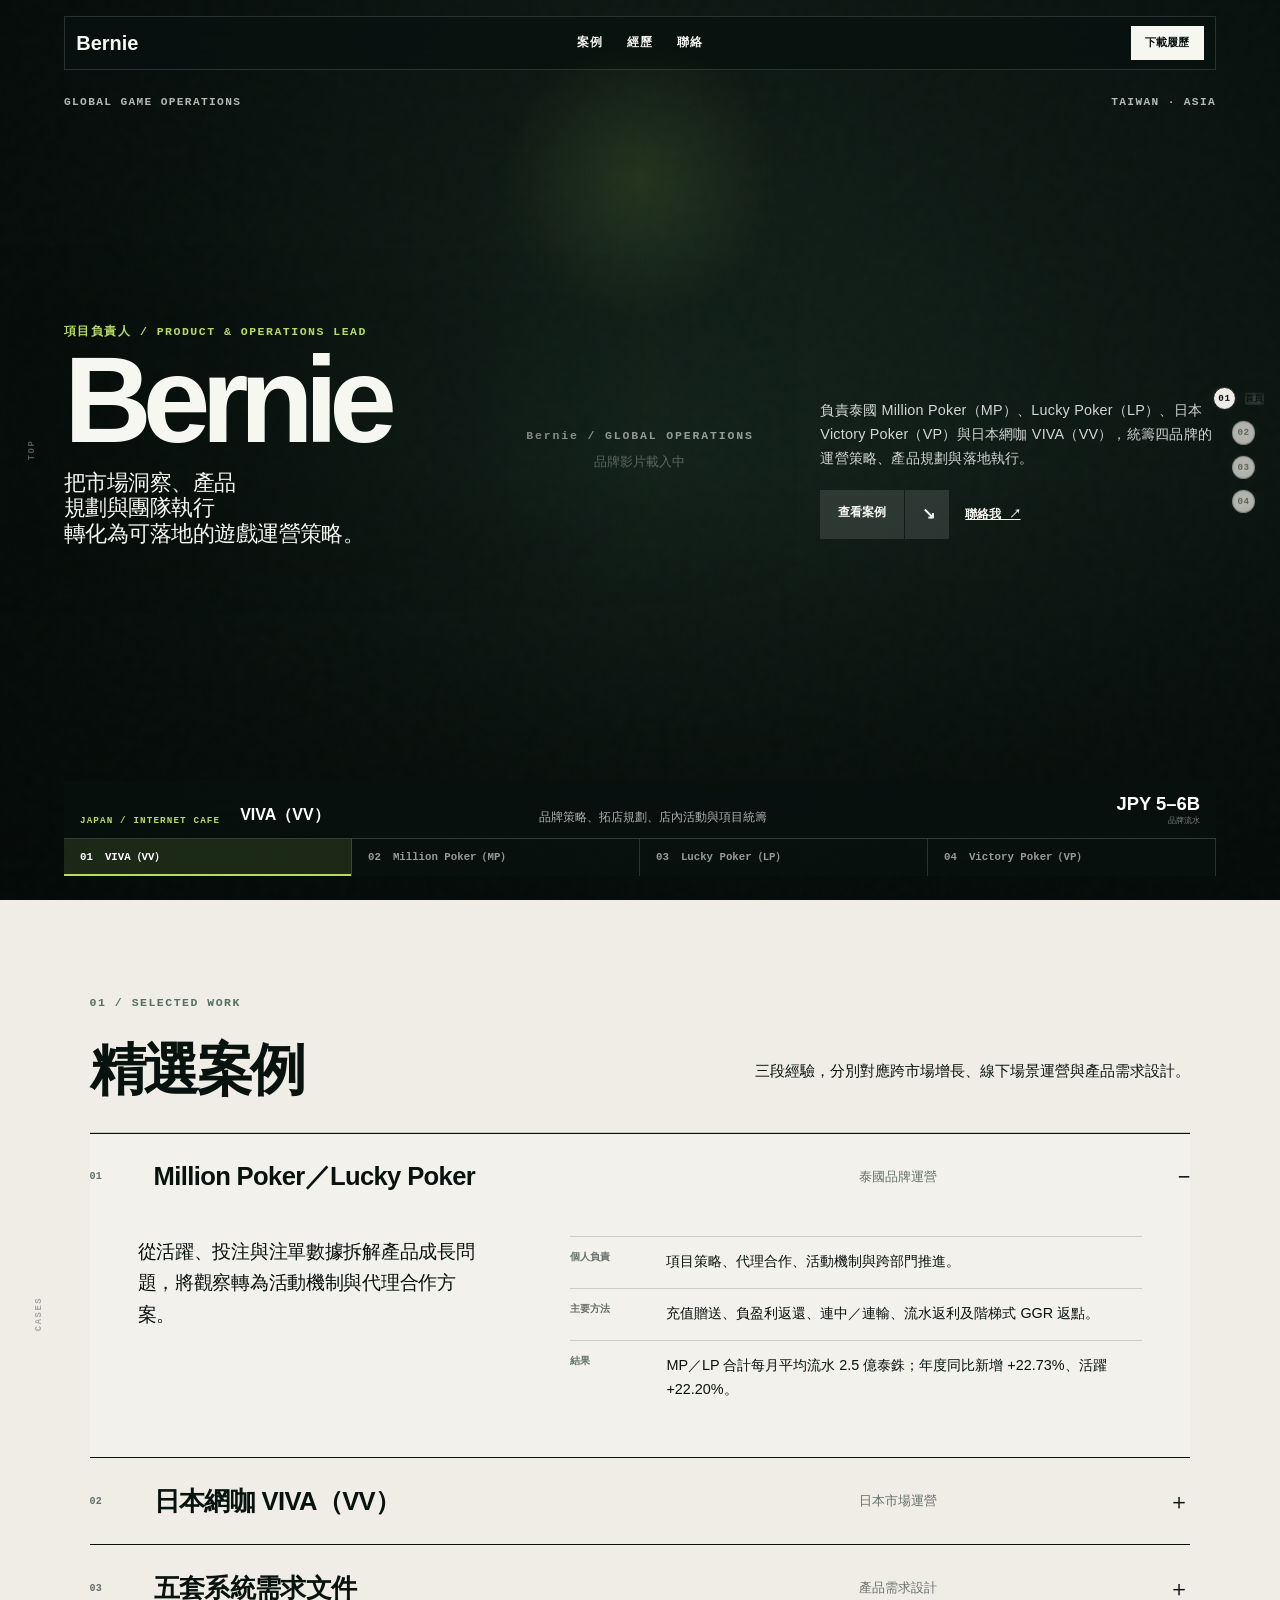
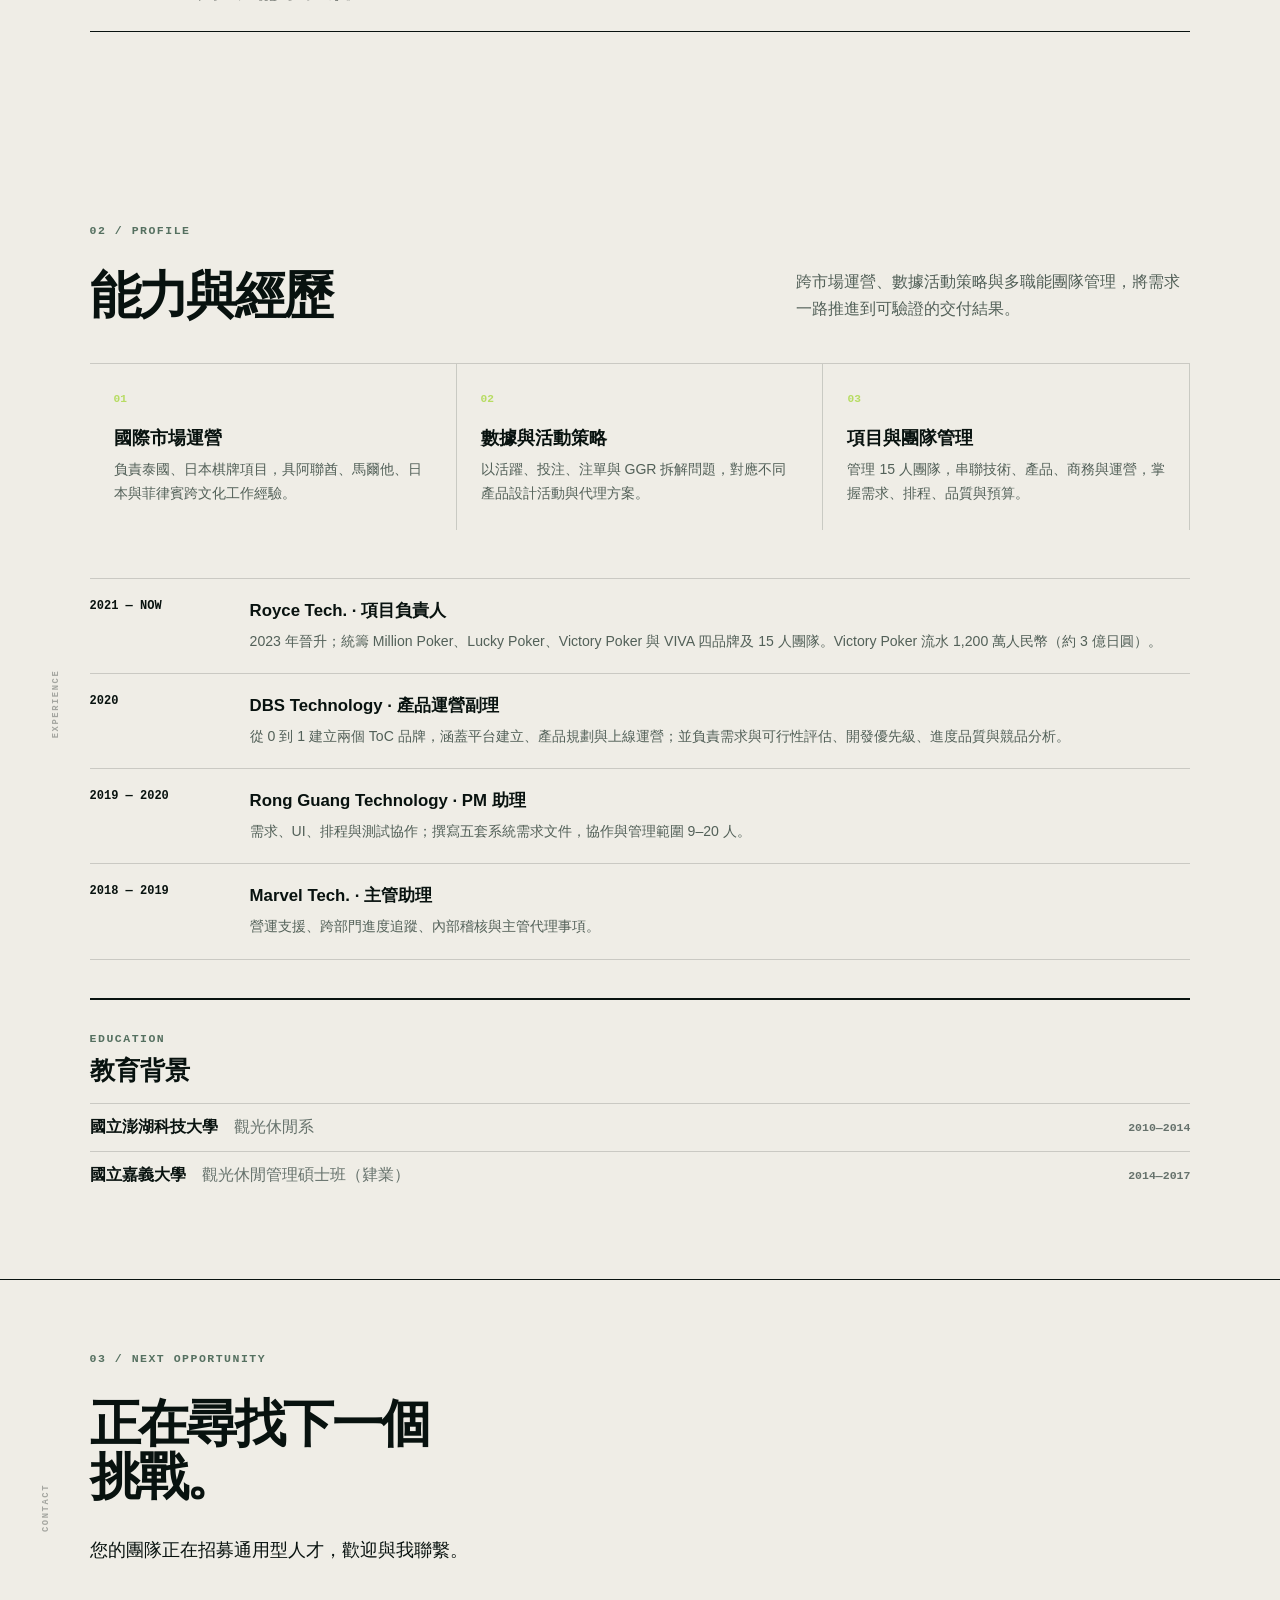
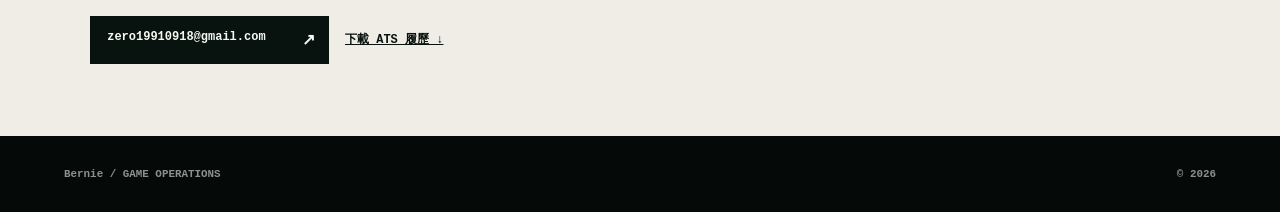
==== commit 0ff0fef0: "Update index.html" ====
--- a/index.html
+++ b/index.html
@@ -1,14 +1,14 @@
 <!doctype html>
-<html lang="zh-Hant" data-edit-version="chen-jia-xian-home-v3">
+<html lang="zh-Hant" data-edit-version="Bernie-home-v3">
 <head>
   <meta charset="utf-8">
   <meta name="viewport" content="width=device-width,initial-scale=1">
-  <meta name="description" content="Chen Jia Xian｜全球化遊戲運營與項目負責人，專注泰國、日本棋牌市場、品牌運營與跨部門落地。">
-  <meta property="og:title" content="Chen Jia Xian｜全球化遊戲運營・項目負責人">
+  <meta name="description" content="Bernie｜全球化遊戲運營與項目負責經歷，專注泰國、日本棋牌市場、品牌運營與跨部門落地。">
+  <meta property="og:title" content="Bernie｜全球化遊戲運營">
   <meta property="og:description" content="跨市場遊戲運營、品牌策略、數據活動與項目管理作品集。">
   <meta property="og:type" content="website">
   <meta name="theme-color" content="#07100d">
-  <title>Chen Jia Xian｜全球化遊戲運營・項目負責人</title>
+  <title>Bernie｜全球化遊戲運營</title>
   <link rel="icon" href="data:image/svg+xml,%3Csvg xmlns='http://www.w3.org/2000/svg' viewBox='0 0 64 64'%3E%3Crect width='64' height='64' fill='%2307100d'/%3E%3Ctext x='7' y='42' font-size='22' font-family='Arial' font-weight='700' fill='%23c9ff45'%3ECJX%3C/text%3E%3C/svg%3E">
   <link rel="stylesheet" href="styles.css">
   <link rel="stylesheet" href="premium.css">
@@ -24,7 +24,7 @@
   </nav>
 
   <header class="site-header">
-    <a class="wordmark" href="#top" aria-label="Chen Jia Xian 首頁">CJX<span></span></a>
+    <a class="wordmark" href="#top" aria-label="Bernie 首頁">Bernie<span></span></a>
     <nav aria-label="主要導覽">
       <a href="#cases">案例</a><a href="#experience">經歷</a><a href="#contact">聯絡</a>
     </nav>
@@ -34,7 +34,7 @@
   <main id="main">
     <section class="hero chapter" id="top" data-chapter="top" aria-labelledby="hero-title">
       <div class="video-stage" aria-hidden="true">
-        <div class="video-fallback"><span>CJX / GLOBAL OPERATIONS</span><small>品牌影片載入中</small></div>
+        <div class="video-fallback"><span>Bernie / GLOBAL OPERATIONS</span><small>品牌影片載入中</small></div>
         <video class="hero-video active" muted loop autoplay playsinline webkit-playsinline preload="metadata" src="assets/videos/vv-web.m4v">影片暫時無法播放</video>
         <div class="video-shade"></div><div class="film-grain"></div>
       </div>
@@ -43,7 +43,7 @@
       <div class="hero-grid hero-identity">
         <div class="hero-title-wrap reveal">
           <p class="eyebrow" data-edit-id="hero-eyebrow">項目負責人 / PRODUCT & OPERATIONS LEAD</p>
-          <h1 id="hero-title" data-edit-id="hero-title">Chen Jia Xian</h1>
+          <h1 id="hero-title" data-edit-id="hero-title">Bernie</h1>
           <p class="hero-role" data-edit-id="hero-role">把市場洞察、產品規劃與團隊執行<br>轉化為可落地的遊戲運營策略。</p>
         </div>
         <div class="hero-side reveal">
@@ -109,7 +109,7 @@
     </section>
   </main>
 
-  <footer><span>CHEN JIA XIAN / GAME OPERATIONS</span><span>© <span id="year"></span></span></footer>
+  <footer><span>Bernie / GAME OPERATIONS</span><span>© <span id="year"></span></span></footer>
   <script src="script.js"></script>
 </body>
 </html>
--- a/premium.css
+++ b/premium.css
@@ -84,5 +84,6 @@
 .contact{background:var(--paper)!important;border-top:1px solid var(--ink)}.contact h2{font-size:clamp(2.6rem,4vw,4.4rem);font-weight:620}.contact>p:not(.section-index){max-width:42rem;line-height:1.75}.contact::after{display:none}.split-cta.light span,.split-cta.light b{background:var(--ink)}
 .hero-projects{border:0}.brand-data{border:0;border-bottom:1px solid rgba(255,255,255,.18)}.brand-switcher{border-top:0}.brand-tab{border-color:rgba(255,255,255,.14)}
 @media(max-width:900px){.chapter:not(#top){scroll-margin-top:0}.cases{padding-top:3.8rem;padding-bottom:3.8rem}.section-heading{padding-bottom:1.5rem}.section-heading h2{font-size:2.65rem}.work-toggle{grid-template-columns:2rem 1fr auto;padding:1.15rem 0;gap:.6rem}.work-toggle strong{font-size:1.05rem}.work-toggle em{grid-column:2;font-size:.72rem;margin-top:-.2rem}.work-toggle b{grid-column:3;grid-row:1/3}.work-detail{display:block}.work-item.open .work-detail{max-height:46rem;padding:.5rem 0 1.8rem}.work-lede{font-size:1rem;margin-bottom:1.2rem}.work-detail dl div{grid-template-columns:5rem 1fr}.work-detail dd{font-size:.84rem}.hero-projects{padding-left:5%;padding-right:5%}.brand-data{border:0;border-bottom:1px solid rgba(255,255,255,.16);padding-left:0;padding-right:0}.brand-switcher{border:0}.brand-tab{border:0!important;border-bottom:1px solid rgba(255,255,255,.14)!important}.brand-tab:nth-child(odd){border-right:1px solid rgba(255,255,255,.14)!important}.brand-tab.active{box-shadow:inset 0 -2px 0 var(--acid)}.contact h2{font-size:2.55rem}}
+@media(max-width:900px){.brand-data{grid-template-columns:minmax(0,1fr) 6.8rem}.brand-metric{width:6.8rem;justify-self:end;text-align:right;font-variant-numeric:tabular-nums;line-height:1.05}.brand-metric small{width:100%;margin-top:.28rem;text-align:right;white-space:normal;line-height:1.3}}
 .hero-video{will-change:opacity;backface-visibility:hidden}.video-stage.video-switching .hero-video{opacity:.28}.video-stage.video-switching .video-fallback{opacity:.22}.video-stage.video-switching::after{content:"LOADING VIDEO";position:absolute;z-index:8;left:50%;top:50%;transform:translate(-50%,-50%);font:700 .58rem var(--mono);letter-spacing:.14em;color:rgba(255,255,255,.62)}html{scroll-snap-type:none!important}.chapter{scroll-snap-align:none!important;scroll-snap-stop:normal!important}
 html{scroll-padding-top:0!important}.chapter,.chapter:not(#top){scroll-margin-top:0!important}
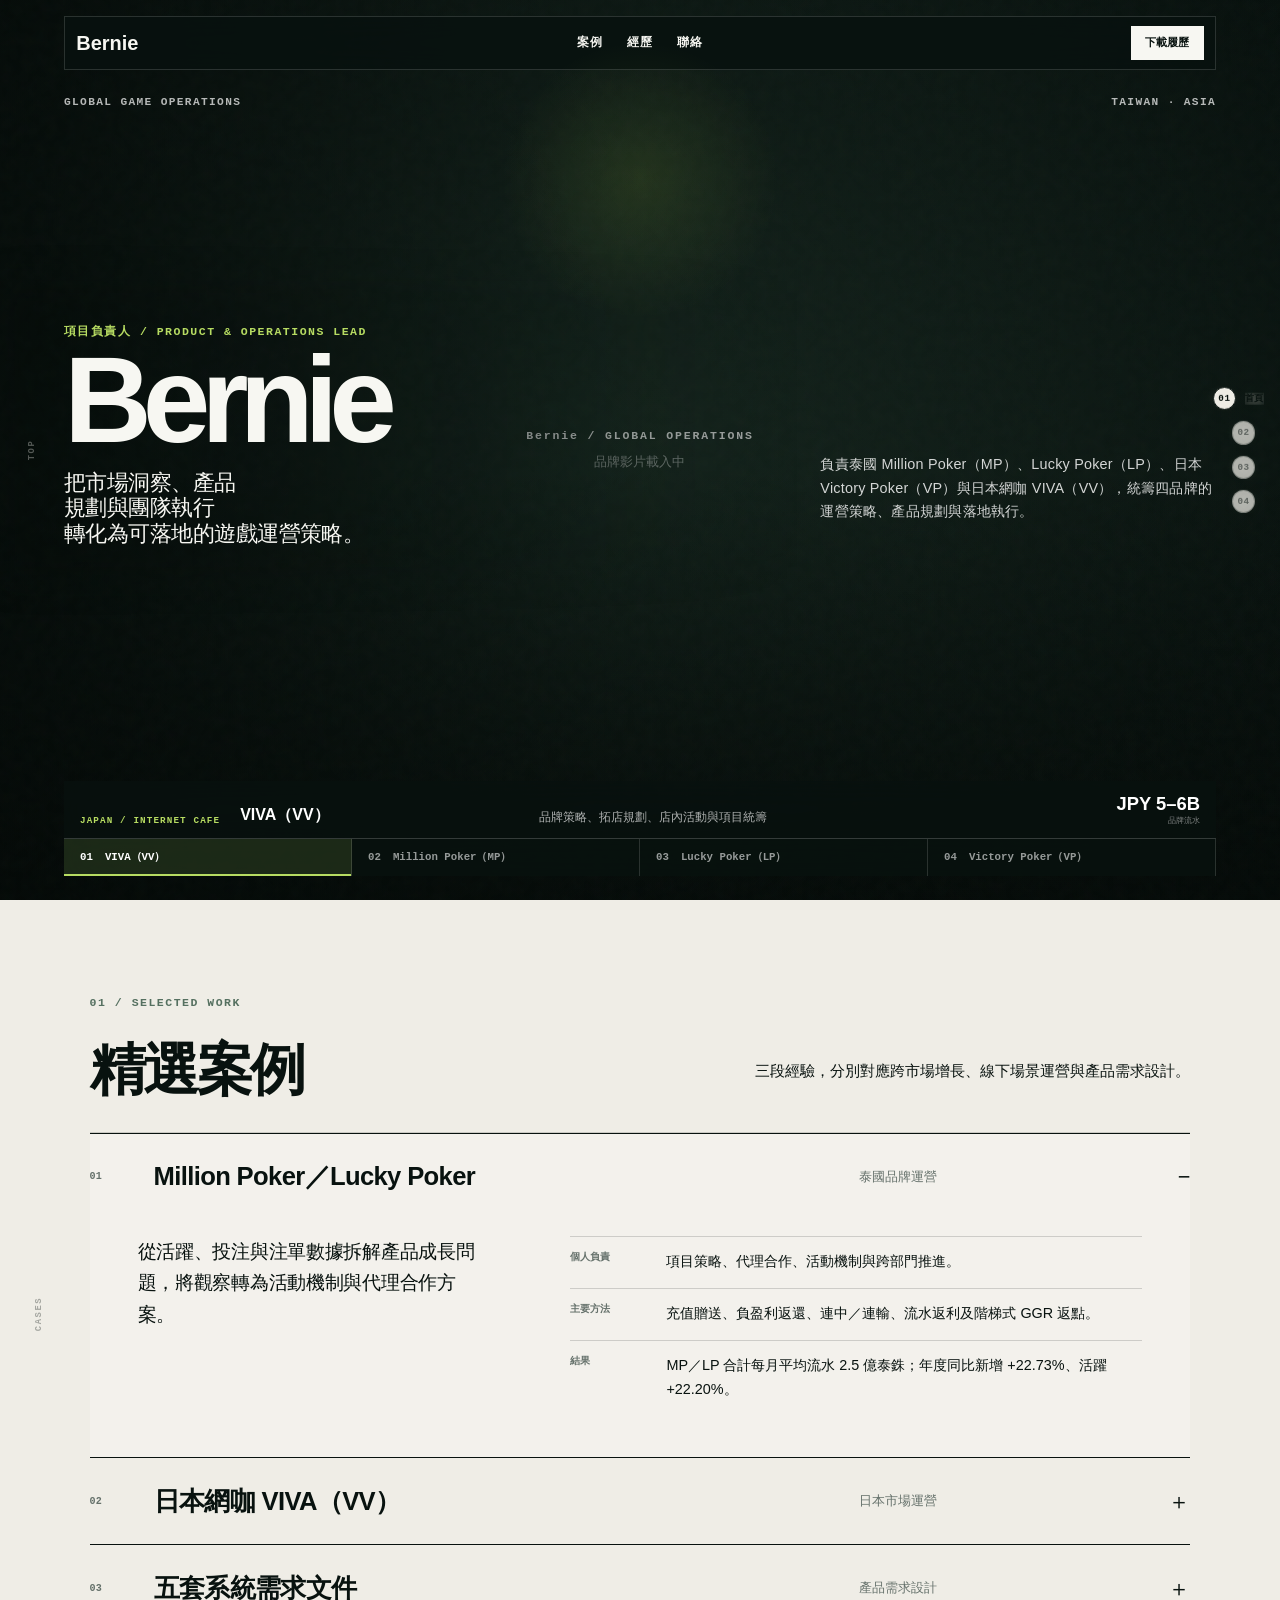
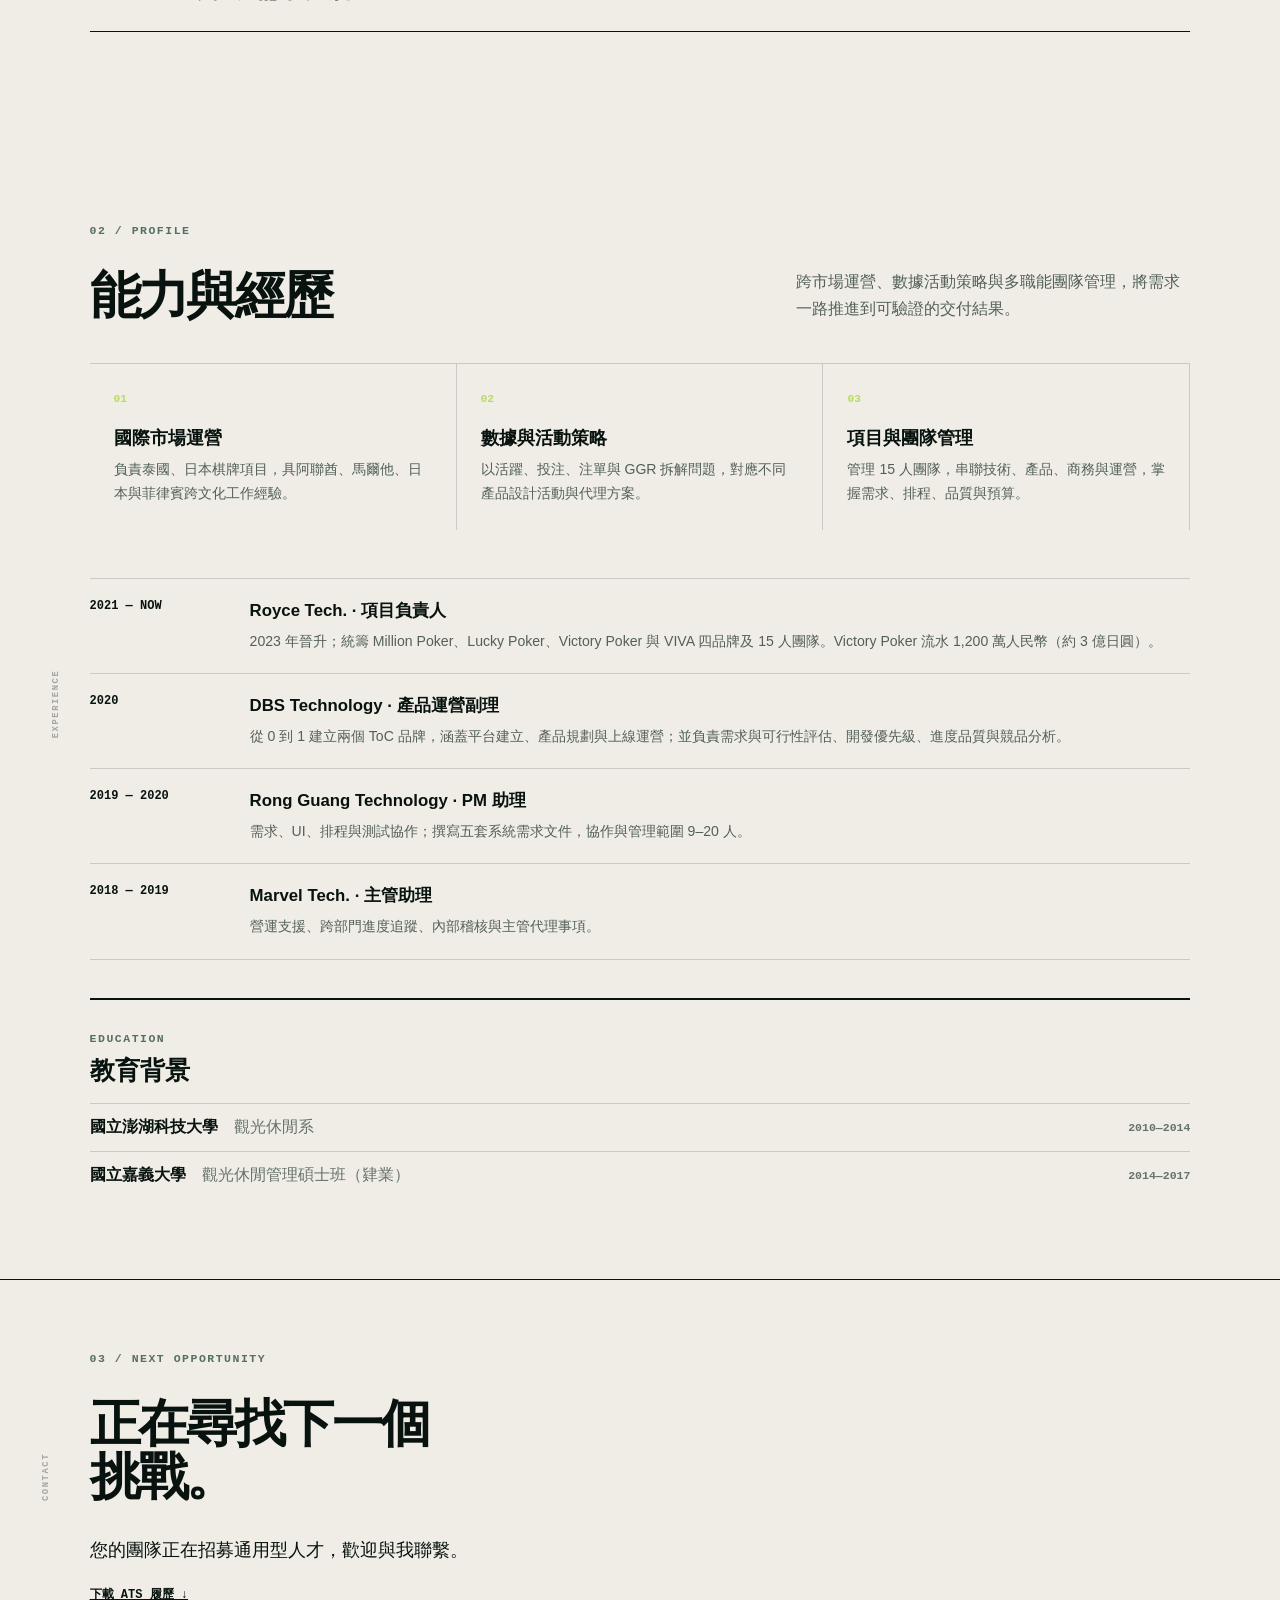
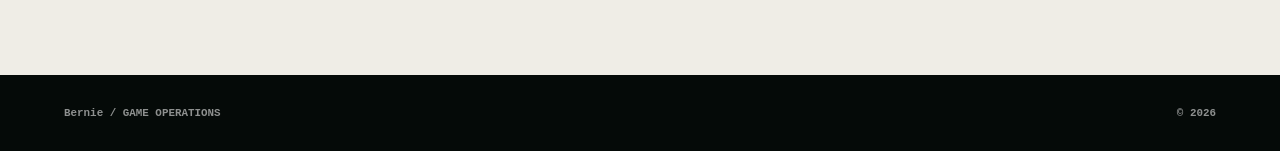
==== commit 27d2ed25: "Update index.html" ====
--- a/index.html
+++ b/index.html
@@ -48,7 +48,6 @@
         </div>
         <div class="hero-side reveal">
           <p data-edit-id="hero-intro">負責泰國 Million Poker（MP）、Lucky Poker（LP）、日本 Victory Poker（VP）與日本網咖 VIVA（VV），統籌四品牌的運營策略、產品規劃與落地執行。</p>
-          <div class="hero-actions"><a class="split-cta" href="#cases"><span>查看案例</span><b>↘</b></a><a class="text-link" href="mailto:zero19910918@gmail.com">聯絡我 ↗</a></div>
         </div>
       </div>
 
@@ -105,7 +104,7 @@
 
     <section class="contact section-shell chapter" id="contact" data-chapter="contact" aria-labelledby="contact-title">
       <p class="section-index">03 / NEXT OPPORTUNITY</p><h2 id="contact-title" data-edit-id="contact-title">正在尋找下一個<br>挑戰。</h2><p data-edit-id="contact-copy">您的團隊正在招募通用型人才，歡迎與我聯繫。</p>
-      <div class="contact-actions"><a class="split-cta light" href="mailto:zero19910918@gmail.com"><span>zero19910918@gmail.com</span><b>↗</b></a><a class="resume-link" href="assets/resume/Chen_Jia_Xian_Global_Game_Operations_ATS.pdf" download>下載 ATS 履歷 ↓</a></div>
+      <div></a><a class="resume-link" href="assets/resume/Chen_Jia_Xian_Global_Game_Operations_ATS.pdf" download>下載 ATS 履歷 ↓</a></div>
     </section>
   </main>
 
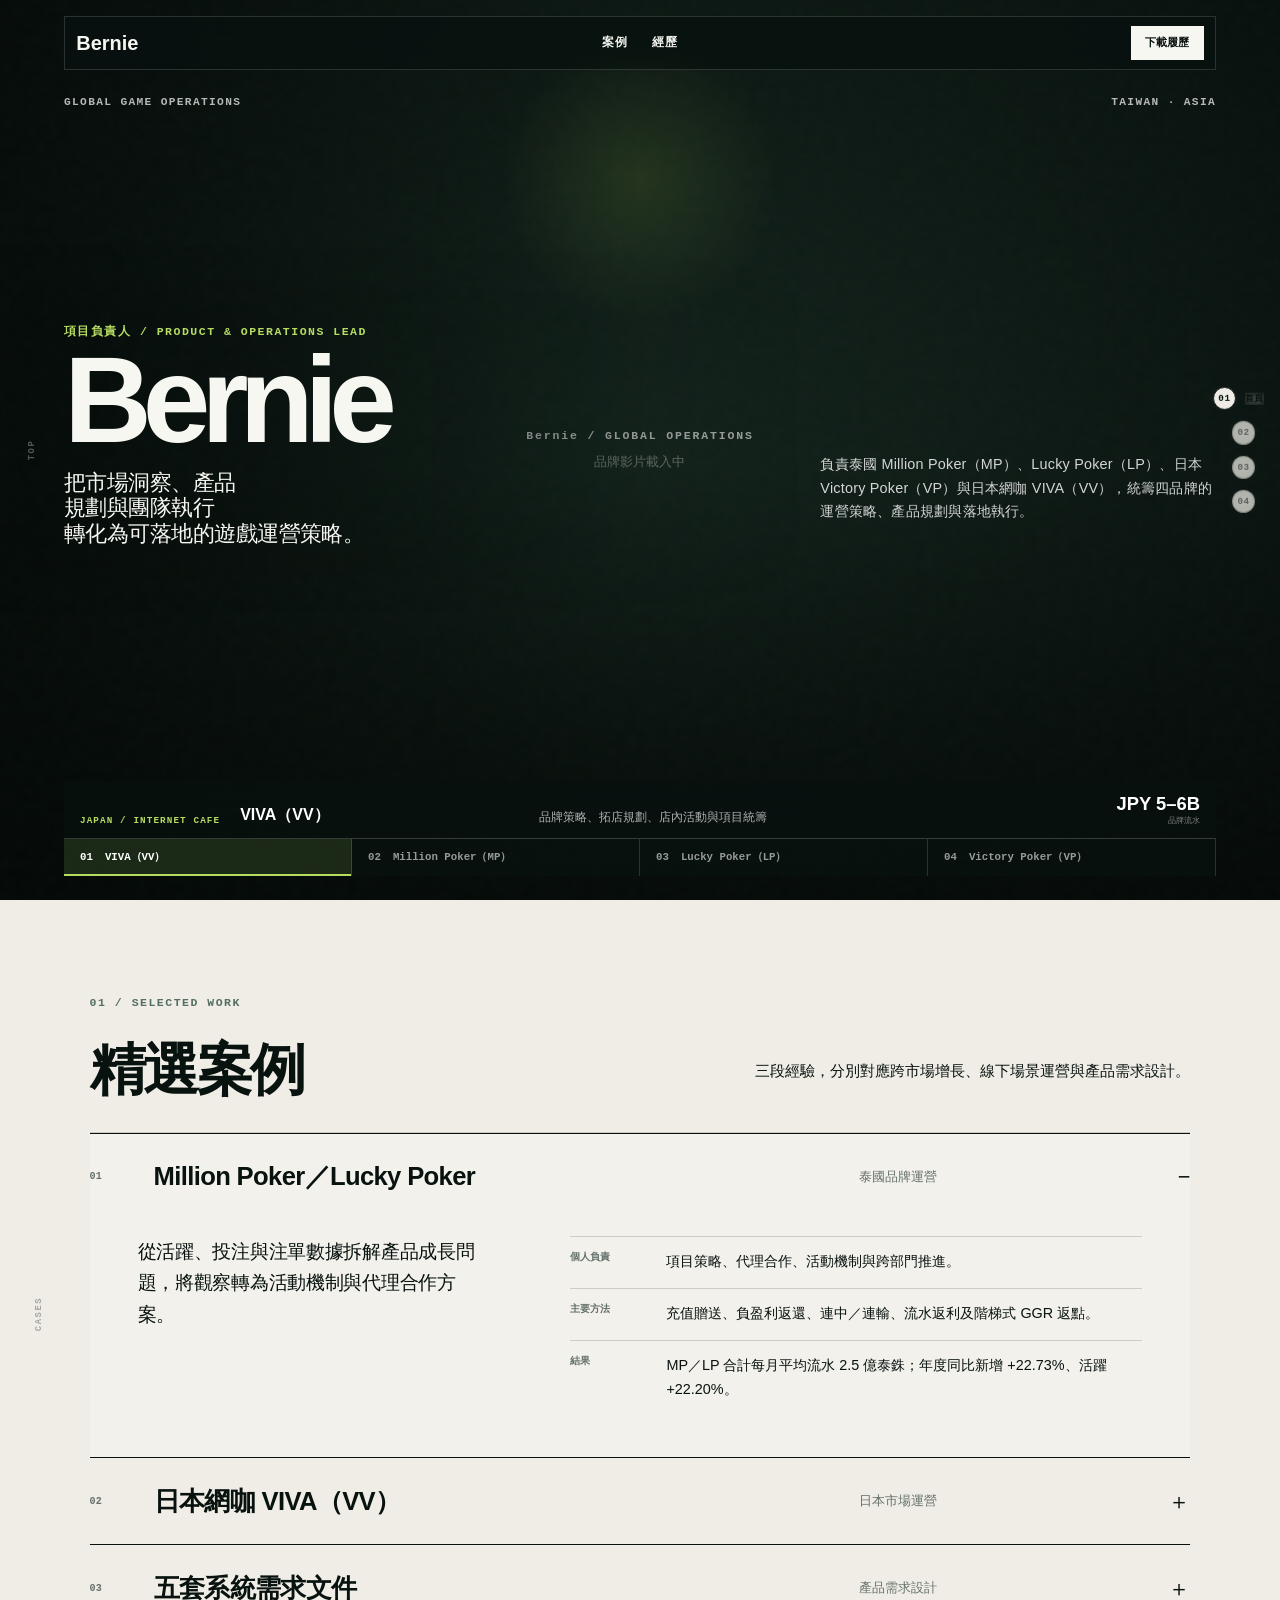
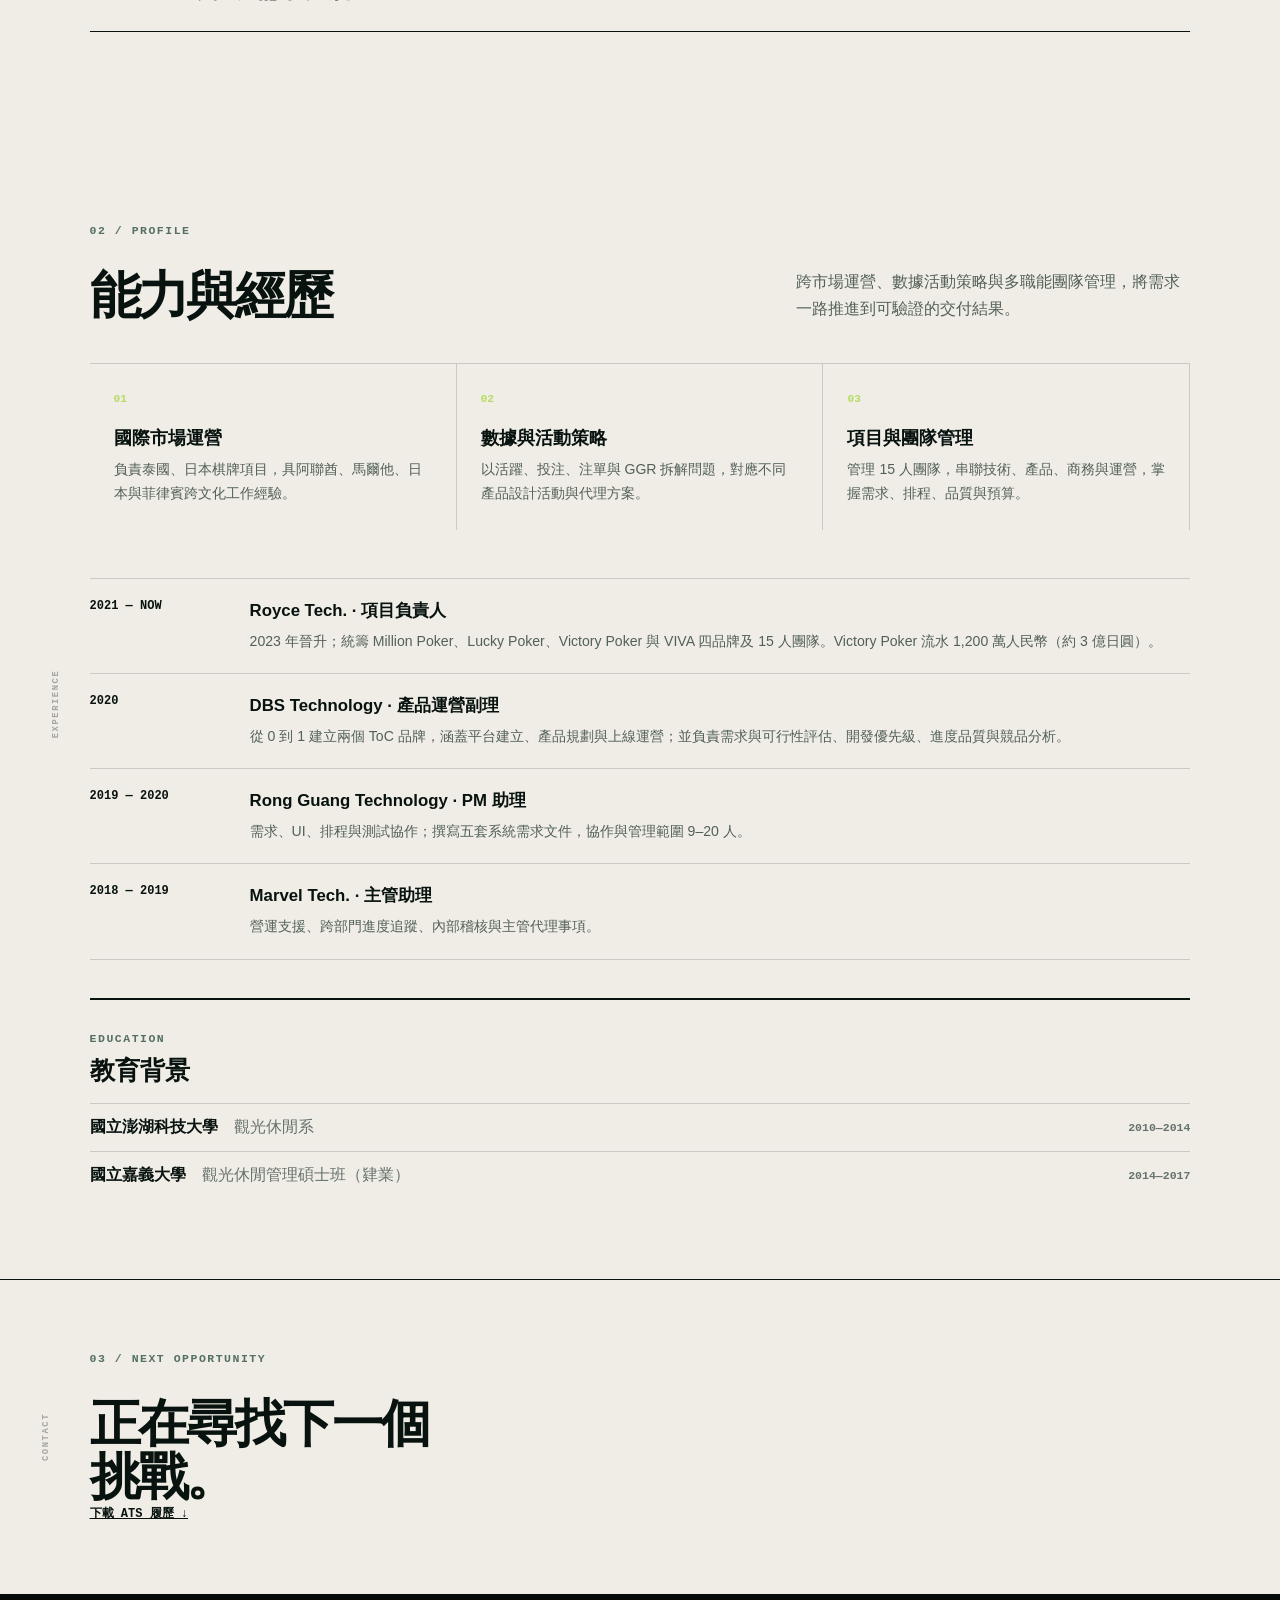
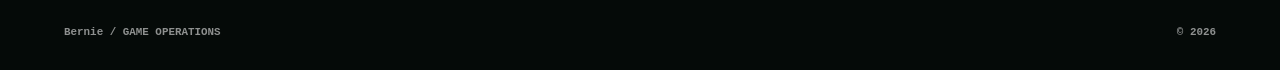
==== commit 6ad70bf1: "Update index.html" ====
--- a/index.html
+++ b/index.html
@@ -26,9 +26,9 @@
   <header class="site-header">
     <a class="wordmark" href="#top" aria-label="Bernie 首頁">Bernie<span></span></a>
     <nav aria-label="主要導覽">
-      <a href="#cases">案例</a><a href="#experience">經歷</a><a href="#contact">聯絡</a>
+      <a href="#cases">案例</a><a href="#experience">經歷</a>
     </nav>
-    <a class="header-cta" href="assets/resume/Chen_Jia_Xian_Global_Game_Operations_visual.pdf" download>下載履歷</a>
+    <a class="header-cta" href="assets/resume/Bernie_Global_Game_Operations_visual.pdf" download>下載履歷</a>
   </header>
 
   <main id="main">
@@ -103,8 +103,8 @@
     </section>
 
     <section class="contact section-shell chapter" id="contact" data-chapter="contact" aria-labelledby="contact-title">
-      <p class="section-index">03 / NEXT OPPORTUNITY</p><h2 id="contact-title" data-edit-id="contact-title">正在尋找下一個<br>挑戰。</h2><p data-edit-id="contact-copy">您的團隊正在招募通用型人才，歡迎與我聯繫。</p>
-      <div></a><a class="resume-link" href="assets/resume/Chen_Jia_Xian_Global_Game_Operations_ATS.pdf" download>下載 ATS 履歷 ↓</a></div>
+      <p class="section-index">03 / NEXT OPPORTUNITY</p><h2 id="contact-title" data-edit-id="contact-title">正在尋找下一個<br>挑戰。</h2>
+      <div></a><a class="resume-link" href="assets/resume/Bernie_Global_Game_Operations_ATS.pdf" download>下載 ATS 履歷 ↓</a></div>
     </section>
   </main>
 
